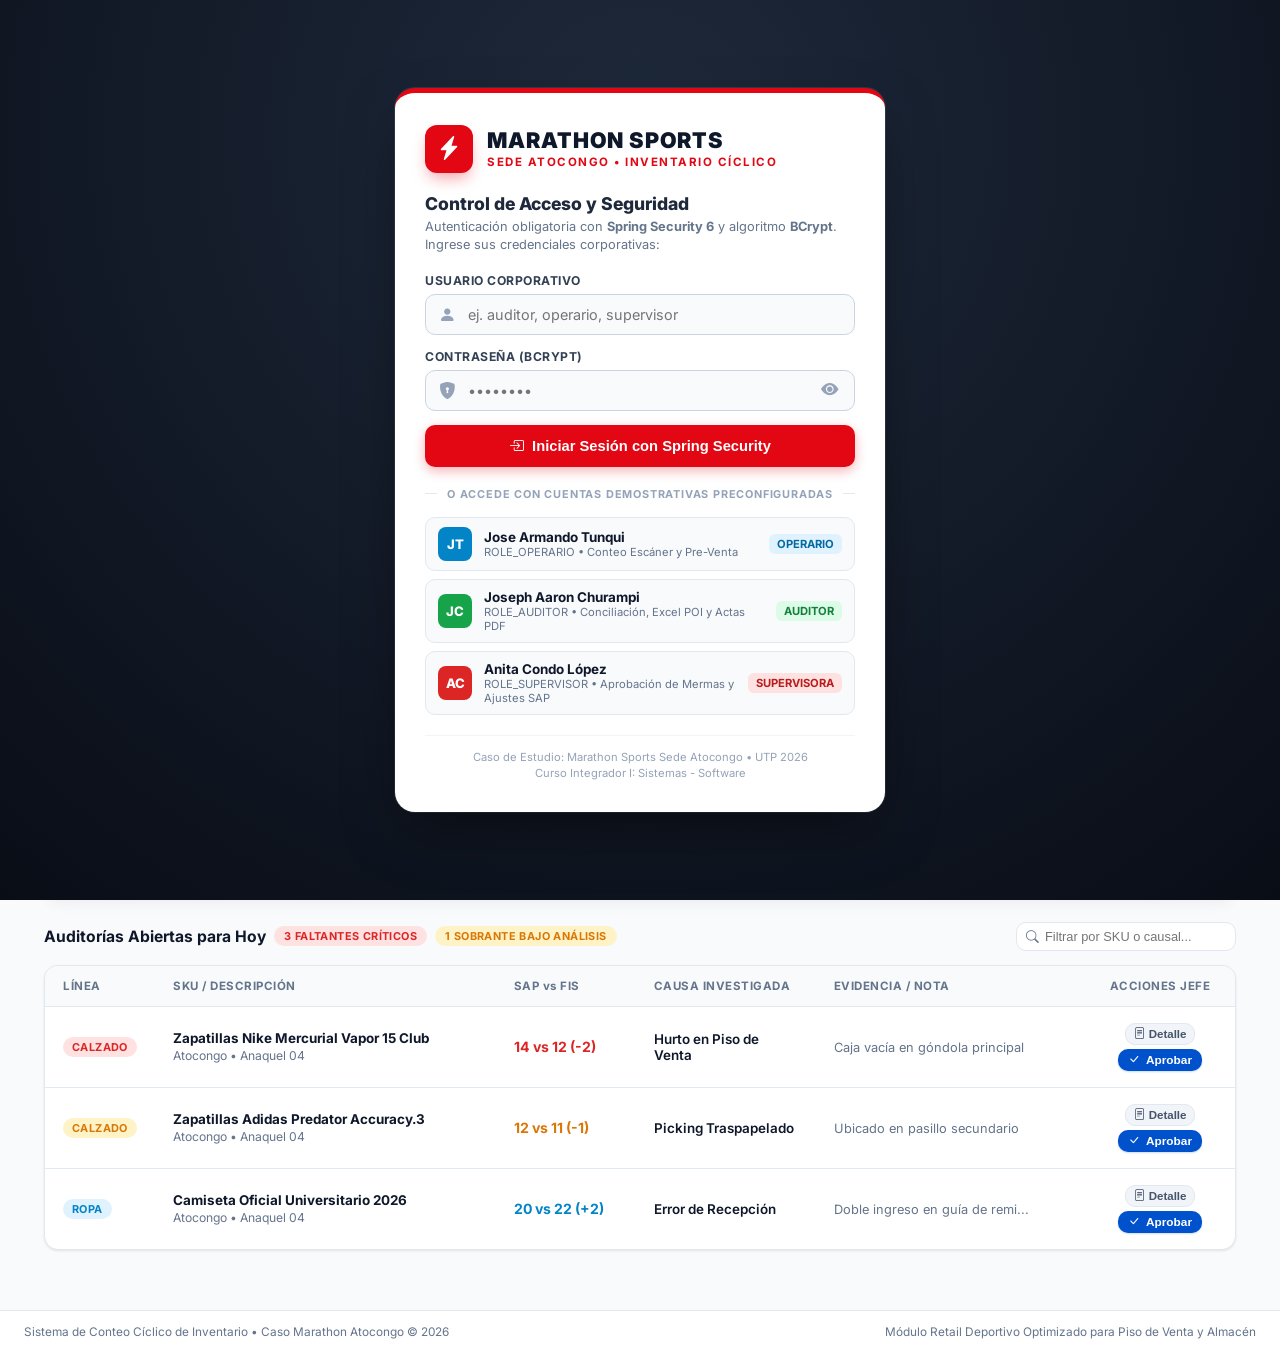
==== index.html @ b6901be1 "feat: Sistema de Conteo Ciclico Fraccionado - Marathon Sports Sede Atocongo" ====
<!DOCTYPE html>
<html lang="es">
<head>
  <meta charset="UTF-8">
  <meta name="viewport" content="width=device-width, initial-scale=1.0">
  <title>Sistema de Conteo Cíclico de Inventario | Marathon Sports Sede Atocongo</title>
  <meta name="description" content="Sistema de Conteo Cíclico de Inventario - Caso Marathon Atocongo © 2026. Módulo Retail Deportivo Optimizado para Piso de Venta y Almacén.">
  <meta name="author" content="Joseph Aaron Churampi Quispe, Jose Armando Tunqui Puelles">

  <!-- Google Fonts: Inter -->
  <link rel="preconnect" href="https://fonts.googleapis.com">
  <link rel="preconnect" href="https://fonts.gstatic.com" crossorigin>
  <link href="https://fonts.googleapis.com/css2?family=Inter:wght@400;500;600;700;800;900&display=swap" rel="stylesheet">

  <!-- Bootstrap Icons -->
  <link rel="stylesheet" href="https://cdn.jsdelivr.net/npm/bootstrap-icons@1.11.3/font/bootstrap-icons.min.css">

  <!-- Estilos del Sistema -->
  <link rel="stylesheet" href="css/styles.css">
</head>
<body>

  <!-- Flash visual para lecturas de escáner -->
  <div id="scan-flash-overlay" class="scan-flash-overlay"></div>

  <!-- ====================================================================
       PORTAL DE AUTENTICACIÓN INICIAL OBLIGATORIO (SPRING SECURITY 6)
       ==================================================================== -->
  <div id="login-portal" class="login-portal-screen">
    <div class="login-portal-card">
      
      <!-- Cabecera de Marca -->
      <div class="login-brand-header">
        <div class="login-brand-icon">
          <i class="bi bi-lightning-charge-fill"></i>
        </div>
        <div class="login-brand-texts">
          <div class="login-brand-title">MARATHON SPORTS</div>
          <div class="login-brand-subtitle">SEDE ATOCONGO • INVENTARIO CÍCLICO</div>
        </div>
      </div>

      <div class="login-welcome-title">Control de Acceso y Seguridad</div>
      <div class="login-welcome-desc">
        Autenticación obligatoria con <strong>Spring Security 6</strong> y algoritmo <strong>BCrypt</strong>. Ingrese sus credenciales corporativas:
      </div>

      <!-- Alerta de Error en Login -->
      <div id="login-error-alert" class="login-error-alert" style="display: none;">
        <i class="bi bi-exclamation-triangle-fill"></i>
        <span id="login-error-msg">Credenciales incorrectas. Verifique usuario o contraseña.</span>
      </div>

      <!-- Formulario de Inicio de Sesión -->
      <form id="login-form" onsubmit="procesarLogin(event)" autocomplete="off">
        <div class="login-field-group">
          <label class="login-field-label" for="login-username-input">Usuario Corporativo</label>
          <div class="login-input-wrap">
            <i class="bi bi-person-fill login-input-icon"></i>
            <input type="text" id="login-username-input" class="login-text-input" placeholder="ej. auditor, operario, supervisor" required />
          </div>
        </div>

        <div class="login-field-group">
          <label class="login-field-label" for="login-password-input">Contraseña (BCrypt)</label>
          <div class="login-input-wrap">
            <i class="bi bi-shield-lock-fill login-input-icon"></i>
            <input type="password" id="login-password-input" class="login-text-input" placeholder="••••••••" required />
            <button type="button" class="btn-toggle-password" onclick="togglePasswordVisibility()" title="Mostrar u ocultar contraseña">
              <i class="bi bi-eye-fill" id="pwd-toggle-icon"></i>
            </button>
          </div>
        </div>

        <button type="submit" id="btn-login-submit" class="btn-login-primary">
          <i class="bi bi-box-arrow-in-right"></i> Iniciar Sesión con Spring Security
        </button>
      </form>

      <!-- Divisor -->
      <div class="login-divider">
        <span>O ACCEDE CON CUENTAS DEMOSTRATIVAS PRECONFIGURADAS</span>
      </div>

      <!-- Cuentas Rápidas Demo para Evaluación del Docente/Cliente -->
      <div class="login-quick-roles">
        <div class="quick-role-card" onclick="loginRapidoDemo('operario', 'operario123')">
          <div class="quick-role-avatar" style="background: #0284C7;">JT</div>
          <div class="quick-role-info">
            <div class="quick-role-name">Jose Armando Tunqui</div>
            <div class="quick-role-meta">ROLE_OPERARIO • Conteo Escáner y Pre-Venta</div>
          </div>
          <span class="quick-role-badge badge-operario">Operario</span>
        </div>

        <div class="quick-role-card" onclick="loginRapidoDemo('auditor', 'auditor123')">
          <div class="quick-role-avatar" style="background: #16A34A;">JC</div>
          <div class="quick-role-info">
            <div class="quick-role-name">Joseph Aaron Churampi</div>
            <div class="quick-role-meta">ROLE_AUDITOR • Conciliación, Excel POI y Actas PDF</div>
          </div>
          <span class="quick-role-badge badge-auditor">Auditor</span>
        </div>

        <div class="quick-role-card" onclick="loginRapidoDemo('supervisor', 'admin123')">
          <div class="quick-role-avatar" style="background: #DC2626;">AC</div>
          <div class="quick-role-info">
            <div class="quick-role-name">Anita Condo López</div>
            <div class="quick-role-meta">ROLE_SUPERVISOR • Aprobación de Mermas y Ajustes SAP</div>
          </div>
          <span class="quick-role-badge badge-supervisor">Supervisora</span>
        </div>
      </div>

      <!-- Footer del Portal de Login -->
      <div class="login-card-footer">
        <span>Caso de Estudio: Marathon Sports Sede Atocongo • UTP 2026</span>
        <span>Curso Integrador I: Sistemas - Software</span>
      </div>

    </div>
  </div>

  <!-- HEADER PRINCIPAL -->
  <header class="app-header">
    <div class="header-container">
      
      <!-- Marca Marathon Sede Atocongo -->
      <div class="brand-box" onclick="document.querySelector('[data-target=\'view-auditoria\']').click()">
        <div class="brand-icon">
          <i class="bi bi-lightning-charge-fill"></i>
        </div>
        <div class="brand-info">
          <span class="brand-title">MARATHON</span>
          <span class="brand-sub">Sede Atocongo</span>
        </div>
      </div>

      <!-- Navegación Central (5 Prototipos Validados) -->
      <nav class="header-nav">
        <button class="nav-tab-btn" data-target="view-escaner" id="tab-btn-escaner">
          Conteo Escáner
        </button>
        <button class="nav-tab-btn" data-target="view-preventa" id="tab-btn-preventa">
          Consulta Pre-Venta
        </button>
        <button class="nav-tab-btn active" data-target="view-auditoria" id="tab-btn-auditoria">
          Validación & Auditoría <span class="nav-alert-badge" id="nav-discrepancy-badge">4</span>
        </button>
        <button class="nav-tab-btn" data-target="view-trazabilidad" id="tab-btn-trazabilidad">
          Trazabilidad SKU
        </button>
        <button class="nav-tab-btn" data-target="view-configuracion" id="tab-btn-configuracion">
          Configuración
        </button>
        <a href="modelos-datos.html" class="nav-tab-btn" id="tab-btn-modelos" target="_blank" title="Ver Diagramas de Modelos de Datos (Conceptual, Lógico y Físico)" style="color: var(--brand-red); font-weight: 600;">
          <i class="bi bi-diagram-3-fill"></i> Modelos de Datos
        </a>
      </nav>

      <!-- Controles de Estado, Reset y Perfil de Usuario -->
      <div style="display: flex; align-items: center; gap: 8px;">
        <button id="btn-reseed-demo" class="btn-subtle-reseed" onclick="reiniciarDatosDemo()" title="Restaurar stock y conteos a los valores iniciales de prueba">
          <i class="bi bi-arrow-counterclockwise"></i> Reset Demo
        </button>

        <!-- Perfil de Usuario con Spring Security -->
        <div class="user-profile-box" onclick="abrirModalSeguridad()" style="cursor: pointer;" title="Configuración de Sesión y Roles (Spring Security 6)">
          <div class="user-meta">
            <span class="user-name" id="header-user-name">No autenticado</span>
            <span class="user-role" id="header-user-role"><i class="bi bi-shield-lock-fill" style="color: #94A3B8;"></i> Desconectado</span>
          </div>
          <div class="user-avatar" id="header-user-avatar">?</div>
        </div>

        <!-- Botón de Logout -->
        <button id="btn-header-logout" class="btn-subtle-logout" onclick="cerrarSesion()" title="Cerrar sesión actual en Spring Security">
          <i class="bi bi-box-arrow-right"></i> Salir
        </button>
      </div>

    </div>
  </header>

  <!-- CONTENIDO PRINCIPAL -->
  <main class="main-wrapper">

    <!-- ====================================================================
         VISTA 1: VALIDACIÓN & AUDITORÍA (Auditoría de Discrepancias)
         ==================================================================== -->
    <section id="view-auditoria" class="tab-content-view active">
      <div class="page-header-row" style="display: flex; justify-content: space-between; align-items: flex-start; flex-wrap: wrap; gap: 14px;">
        <div class="page-title-box">
          <div class="page-title-line">
            <h1 class="page-title">Auditoría de Discrepancias</h1>
            <span class="pill-badge pill-outline-danger">PENDIENTES DE APROBACIÓN</span>
          </div>
          <p class="page-subtitle">Revisa diferencias críticas, ingresa causas investigadas y confirma ajustes de inventario</p>
        </div>

        <!-- Botones de Acción: Librerías Apache POI, OpenPDF y Spring Security -->
        <div class="page-actions-box" style="display: flex; gap: 8px; align-items: center; flex-wrap: wrap;">
          <button id="btn-nueva-auditoria" class="btn-crear-auditoria" onclick="abrirModalNuevaAuditoria()" title="Registrar una nueva discrepancia detectada en conteo">
            <i class="bi bi-plus-circle-fill"></i> + Registrar Auditoría
          </button>
          <button id="btn-export-excel" class="btn-action-report btn-excel" onclick="descargarExcelSeguro('ALL')" title="Exportar Reporte Completo a Excel con Apache POI">
            <i class="bi bi-file-earmark-excel-fill"></i> Exportar Excel (.xlsx)
          </button>
          <button id="btn-export-pdf" class="btn-action-report btn-pdf" onclick="descargarPdfSeguro('ALL')" title="Generar Acta Oficial de Auditoría en PDF con OpenPDF">
            <i class="bi bi-file-earmark-pdf-fill"></i> Acta Oficial PDF
          </button>
          <button id="btn-security" class="btn-action-report btn-security" onclick="abrirModalSeguridad()" title="Gestión de Seguridad y Roles con Spring Security 6">
            <i class="bi bi-shield-lock-fill"></i> Spring Security
          </button>
        </div>
      </div>

      <!-- Banner Explicativo: Función del Módulo y Flujo Operativo de Auditoría -->
      <div class="audit-workflow-guide-box">
        <div class="workflow-header">
          <div class="workflow-title-wrap">
            <div class="workflow-badge-icon">
              <i class="bi bi-shield-check"></i>
            </div>
            <div>
              <div class="workflow-title">¿Qué función cumple la Validación & Auditoría en Marathon Sports?</div>
              <div class="workflow-subtitle">Garantiza el <strong>IRA (Exactitud de Registro de Inventario)</strong> conciliando el Conteo Físico en tienda vs el Stock Teórico SAP MB52.</div>
            </div>
          </div>
          <button type="button" class="btn-crear-auditoria" onclick="abrirModalNuevaAuditoria()" style="padding: 7px 14px; font-size: 0.8rem; background: #E30613;">
            <i class="bi bi-plus-lg"></i> + Iniciar Auditoría de SKU
          </button>
        </div>

        <div class="workflow-steps-grid">
          <div class="workflow-step-card">
            <span class="workflow-step-num">1</span>
            <div class="workflow-step-header">
              <i class="bi bi-upc-scan"></i>
              <span>Detección Cíclica</span>
            </div>
            <div class="workflow-step-desc">
              Conteo ciego de productos mediante escáneres RF en Piso de Venta, Almacén y Vitrinas sin sesgo previo.
            </div>
            <span class="workflow-step-actor"><i class="bi bi-person"></i> Operario de Piso</span>
          </div>

          <div class="workflow-step-card">
            <span class="workflow-step-num">2</span>
            <div class="workflow-step-header">
              <i class="bi bi-search"></i>
              <span>Causa & Evidencia</span>
            </div>
            <div class="workflow-step-desc">
              Revisión de cámaras CCTV, mermas físicas, cruce de tallas o comprobantes de caja para tipificar el faltante o sobrante.
            </div>
            <span class="workflow-step-actor"><i class="bi bi-shield-shaded"></i> Auditor de Control</span>
          </div>

          <div class="workflow-step-card">
            <span class="workflow-step-num">3</span>
            <div class="workflow-step-header">
              <i class="bi bi-check2-circle"></i>
              <span>Aprobación Jefatura</span>
            </div>
            <div class="workflow-step-desc">
              La Jefa de Tienda valida la causal justificada y autoriza el ajuste definitivo en el maestro de materiales SAP.
            </div>
            <span class="workflow-step-actor"><i class="bi bi-award"></i> Supervisora / Jefa</span>
          </div>

          <div class="workflow-step-card">
            <span class="workflow-step-num">4</span>
            <div class="workflow-step-header">
              <i class="bi bi-file-earmark-lock2-fill"></i>
              <span>Actas POI & PDF</span>
            </div>
            <div class="workflow-step-desc">
              Generación legal de matrices de conciliación en Excel (.xlsx) con Apache POI y Acta Oficial en PDF con OpenPDF.
            </div>
            <span class="workflow-step-actor"><i class="bi bi-file-code"></i> Apache POI & OpenPDF</span>
          </div>
        </div>
      </div>

      <!-- Resumen Ejecutivo de Métricas IRA % (Exactitud de Registro de Inventario) -->
      <div class="kpi-summary-grid" style="display: grid; grid-template-columns: repeat(auto-fit, minmax(200px, 1fr)); gap: 14px; margin-bottom: 20px;">
        <div class="kpi-metric-card" style="background: #FFFFFF; border: 1px solid var(--border-light); border-radius: var(--radius-md); padding: 14px 18px; box-shadow: var(--shadow-sm);">
          <div style="font-size: 0.75rem; font-weight: 700; color: var(--text-muted); text-transform: uppercase;">Exactitud de Inventario (IRA)</div>
          <div style="font-size: 1.6rem; font-weight: 900; color: #16A34A; margin-top: 4px;" id="kpi-ira-val">96.2%</div>
          <div style="font-size: 0.72rem; color: var(--text-secondary); margin-top: 2px;">Meta corporativa: >= 95.0%</div>
        </div>

        <div class="kpi-metric-card" style="background: #FFFFFF; border: 1px solid var(--border-light); border-radius: var(--radius-md); padding: 14px 18px; box-shadow: var(--shadow-sm);">
          <div style="font-size: 0.75rem; font-weight: 700; color: var(--text-muted); text-transform: uppercase;">Stock Teórico SAP</div>
          <div style="font-size: 1.6rem; font-weight: 900; color: var(--text-main); margin-top: 4px;" id="kpi-stock-sap">382 <span style="font-size: 0.9rem; font-weight: 500;">u.</span></div>
          <div style="font-size: 0.72rem; color: var(--text-secondary); margin-top: 2px;">22 SKUs auditados en tienda</div>
        </div>

        <div class="kpi-metric-card" style="background: #FFFFFF; border: 1px solid var(--border-light); border-radius: var(--radius-md); padding: 14px 18px; box-shadow: var(--shadow-sm);">
          <div style="font-size: 0.75rem; font-weight: 700; color: var(--text-muted); text-transform: uppercase;">Conteo Físico Real</div>
          <div style="font-size: 1.6rem; font-weight: 900; color: var(--brand-blue); margin-top: 4px;" id="kpi-stock-fisico">377 <span style="font-size: 0.9rem; font-weight: 500;">u.</span></div>
          <div style="font-size: 0.72rem; color: var(--text-secondary); margin-top: 2px;">Piso de venta + Almacén + Vitrina</div>
        </div>

        <div class="kpi-metric-card" style="background: #FFFFFF; border: 1px solid var(--border-light); border-radius: var(--radius-md); padding: 14px 18px; box-shadow: var(--shadow-sm);">
          <div style="font-size: 0.75rem; font-weight: 700; color: var(--text-muted); text-transform: uppercase;">Impacto Económico Mermas</div>
          <div style="font-size: 1.6rem; font-weight: 900; color: var(--color-danger); margin-top: 4px;" id="kpi-impacto-merma">S/ -560.00</div>
          <div style="font-size: 0.72rem; color: var(--text-secondary); margin-top: 2px;">Costo de faltantes a investigar</div>
        </div>
      </div>

      <!-- BANDEJA DE ALERTAS INTELIGENTES DE DISCREPANCIAS (AUTO-DETECCIÓN) -->
      <div class="discrepancy-alerts-box" id="discrepancy-alerts-box">
        <div class="discrepancy-alerts-top">
          <div>
            <div class="discrepancy-alerts-title">
              <i class="bi bi-bell-fill"></i> Bandeja de Alertas de Discrepancias Detectadas
              <span class="pill-badge pill-outline-danger" id="badge-total-alertas" style="margin-left: 6px;">4 Diferencias Activas</span>
            </div>
            <div style="font-size: 0.76rem; color: #64748B; margin-top: 2px;">
              El sistema comparó automáticamente el Stock SAP vs Conteo Físico. <strong>No necesitas revisar uno por uno:</strong> haz clic en <em>"Auditar con 1 Clic"</em> para tipificar la discrepancia al instante.
            </div>
          </div>
          <button type="button" class="btn-subtle-reseed" onclick="cargarAlertasDiscrepancias()" title="Re-escanear inventario en busca de nuevas diferencias" style="padding: 6px 12px; font-size: 0.78rem;">
            <i class="bi bi-arrow-clockwise"></i> Re-escanear Discrepancias
          </button>
        </div>

        <div class="discrepancy-alerts-grid" id="discrepancy-alerts-grid">
          <!-- Tarjetas de alertas generadas dinámicamente -->
        </div>
      </div>

      <div class="audit-stats-header" style="flex-wrap: wrap; gap: 12px;">
        <div style="display: flex; gap: 8px; align-items: center; flex-wrap: wrap;">
          <h3 class="card-title-lg" style="margin-bottom: 0;">Auditorías Abiertas para Hoy</h3>
          <span class="pill-badge pill-outline-danger" id="badge-faltantes-criticos" style="background:#FEE2E2; border:none;">3 Faltantes Críticos</span>
          <span class="pill-badge pill-amber" id="badge-sobrantes-analisis" style="border:none;">1 Sobrante Bajo Análisis</span>
        </div>

        <!-- Filtro en tiempo real para auditorías -->
        <div style="position: relative;">
          <i class="bi bi-search" style="position: absolute; left: 10px; top: 8px; font-size: 0.8rem; color: var(--text-muted);"></i>
          <input type="text" id="audit-filter-input" placeholder="Filtrar por SKU o causal..." style="padding: 6px 12px 6px 28px; border: 1px solid var(--border-light); border-radius: var(--radius-md); font-size: 0.8rem; outline: none; width: 220px;" onkeyup="filtrarTablaAuditoria(this.value)" />
        </div>
      </div>

      <div class="audit-table-wrap">
        <table class="audit-table">
          <thead>
            <tr>
              <th style="width: 110px;">LÍNEA</th>
              <th>SKU / DESCRIPCIÓN</th>
              <th style="width: 140px;">SAP vs FIS</th>
              <th style="width: 180px;">CAUSA INVESTIGADA</th>
              <th>EVIDENCIA / NOTA</th>
              <th style="width: 150px; text-align: center;">ACCIONES JEFE</th>
            </tr>
          </thead>
          <tbody id="audit-table-body">
            <!-- Renderizado dinámico desde backend -->
          </tbody>
        </table>
      </div>
    </section>

    <!-- ====================================================================
         VISTA 2: TRAZABILIDAD SKU (Trazabilidad de Movimientos SKU)
         ==================================================================== -->
    <section id="view-trazabilidad" class="tab-content-view">
      <div class="page-header-row">
        <div class="page-title-box">
          <div class="page-title-line">
            <h1 class="page-title">Trazabilidad de Movimientos SKU</h1>
            <span class="pill-badge pill-blue">HISTORIAL SAP VS FÍSICO</span>
          </div>
          <p class="page-subtitle">Auditoría completa de discrepancias detectadas y registros de movimientos históricos de stock</p>
        </div>
      </div>

      <!-- Selector y Búsqueda Dinámica de SKU para Trazabilidad (22 Productos) -->
      <div class="traceability-sku-bar">
        <div class="traceability-select-row">
          <label class="traceability-label" for="trazabilidad-search-input">
            <i class="bi bi-search" style="color: var(--brand-blue);"></i> Búsqueda Dinámica:
          </label>
          <div class="search-input-box-relative" style="flex: 1; min-width: 280px;">
            <input type="text" id="trazabilidad-search-input" class="search-input-field" placeholder="Escribe nombre o SKU (ej: vapor, predator, camiseta, CAL-NIK, 775...)" oninput="buscarTrazabilidadEnVivo(this.value)" autocomplete="off" style="width: 100%; padding: 9px 34px 9px 34px; border: 1px solid #CBD5E1; border-radius: 8px; font-size: 0.88rem;" />
            <i class="bi bi-upc-scan" style="position: absolute; left: 11px; top: 11px; color: #94A3B8; font-size: 0.95rem;"></i>
            <button type="button" id="btn-clear-tr-search" style="position: absolute; right: 10px; top: 8px; background: none; border: none; color: #94A3B8; cursor: pointer; font-size: 0.95rem;" onclick="limpiarBusquedaTrazabilidad()" title="Limpiar">
              <i class="bi bi-x-circle-fill"></i>
            </button>
            <!-- Dropdown de sugerencias de Trazabilidad -->
            <div id="tr-search-suggestions" class="search-suggestions-dropdown"></div>
          </div>

          <div style="display: flex; align-items: center; gap: 8px;">
            <span style="font-size: 0.78rem; color: #64748B; font-weight: 600;">O elegir del catálogo:</span>
            <select id="trazabilidad-sku-select" class="traceability-sku-select" onchange="cambiarSkuTrazabilidad(this.value)" style="min-width: 240px;">
              <optgroup label="Calzado Deportivo (Línea Día 9)">
                <option value="CAL-NIK-001" selected>CAL-NIK-001 • Nike Mercurial Vapor 15 Club (Dif: -2)</option>
                <option value="CAL-NIK-002">CAL-NIK-002 • Nike Air Max Excee Running (Dif: 0)</option>
                <option value="CAL-ADI-003">CAL-ADI-003 • Adidas Predator Accuracy.3 (Dif: -1)</option>
                <option value="CAL-ADI-004">CAL-ADI-004 • Adidas Grand Court Base 2.0 (Dif: 0)</option>
                <option value="CAL-PUM-005">CAL-PUM-005 • Puma Future Match TT (Dif: -1)</option>
                <option value="CAL-PUM-006">CAL-PUM-006 • Puma Smash V2 L Casual (Dif: 0)</option>
                <option value="CAL-UND-007">CAL-UND-007 • UA Charged Assert 10 (Dif: 0)</option>
                <option value="CAL-MAR-008">CAL-MAR-008 • Marathon Training Pro Flex (Dif: +1)</option>
              </optgroup>
              <optgroup label="Ropa & Textil (Línea Día 19)">
                <option value="ROP-MAR-101">ROP-MAR-101 • Camiseta Selección Peruana Local</option>
                <option value="ROP-MAR-102">ROP-MAR-102 • Camiseta Selección Peruana Visitante</option>
                <option value="ROP-MAR-103">ROP-MAR-103 • Camiseta Universitario Oficial (Dif: -1)</option>
                <option value="ROP-NIK-104">ROP-NIK-104 • Camiseta Alianza Lima Stadium</option>
                <option value="ROP-ADI-105">ROP-ADI-105 • Camiseta Sporting Cristal Oficial</option>
                <option value="ROP-NIK-106">ROP-NIK-106 • Pantalón Buzo Nike Dri-FIT</option>
                <option value="ROP-ADI-107">ROP-ADI-107 • Casaca Cortaviento Adidas Tiro 24</option>
                <option value="ROP-MAR-108">ROP-MAR-108 • Short Deportivo Marathon Pro</option>
              </optgroup>
              <optgroup label="Accesorios & Equipamiento (Línea Día 28)">
                <option value="ACC-ADI-201">ACC-ADI-201 • Balón Adidas Club N°5 Oficial</option>
                <option value="ACC-PUM-202">ACC-PUM-202 • Balón Puma Orbita LaLiga 1</option>
                <option value="ACC-NIK-203">ACC-NIK-203 • Mochila Nike Brasilia 9.5</option>
                <option value="ACC-MAR-204">ACC-MAR-204 • Canilleras Marathon Pro Shield</option>
                <option value="ACC-ADI-205">ACC-ADI-205 • Guantes de Arquero Adidas Predator</option>
                <option value="ACC-NIK-206">ACC-NIK-206 • Pack x3 Medias Deportivas Nike</option>
              </optgroup>
            </select>
          </div>
        </div>

        <div class="traceability-quick-chips">
          <span style="font-size: 0.73rem; color: var(--text-muted); font-weight: 700;">Acceso Rápido:</span>
          <button type="button" class="chip-sku-pill active" onclick="cambiarSkuTrazabilidad('CAL-NIK-001')">Nike Vapor (-2)</button>
          <button type="button" class="chip-sku-pill" onclick="cambiarSkuTrazabilidad('CAL-NIK-002')">Nike Air Max (OK)</button>
          <button type="button" class="chip-sku-pill" onclick="cambiarSkuTrazabilidad('CAL-ADI-003')">Adidas Predator (-1)</button>
          <button type="button" class="chip-sku-pill" onclick="cambiarSkuTrazabilidad('CAL-MAR-008')">Marathon Flex (+1)</button>
          <button type="button" class="chip-sku-pill" onclick="cambiarSkuTrazabilidad('ROP-MAR-101')">Camiseta Perú</button>
          <button type="button" class="chip-sku-pill" onclick="cambiarSkuTrazabilidad('ROP-MAR-103')">Camiseta U (-1)</button>
          <button type="button" class="chip-sku-pill" onclick="cambiarSkuTrazabilidad('ACC-ADI-201')">Balón Adidas</button>
        </div>
      </div>

      <div class="two-col-grid">
        <!-- Columna Izquierda: Estado de Stock Actual -->
        <div class="white-card">
          <div class="product-display-header">
            <div class="product-icon-box">
              <i class="bi bi-x-circle"></i>
            </div>
            <div class="product-display-meta">
              <span class="product-name-lg" id="tr-prod-name">Nike Mercurial Vapor 15</span>
              <span class="product-sku-code" id="tr-prod-sku">SKU: 790123456712</span>
              <a href="#" class="product-loc-link" id="tr-prod-sede">Sede Atocongo - Almacén A</a>
            </div>
          </div>

          <div class="divider-line"></div>

          <h3 class="card-title-lg" style="margin-bottom: 14px;">Estado de Stock Actual</h3>

          <div class="stock-stats-row">
            <div class="stat-metric-box">
              <span class="stat-metric-label">Stock Teórico SAP</span>
              <span class="stat-metric-val" id="tr-stock-sap">14 u.</span>
            </div>
            <div class="stat-metric-box">
              <span class="stat-metric-label">Conteo Físico Real</span>
              <span class="stat-metric-val stat-val-blue" id="tr-stock-fis">12 u.</span>
            </div>
            <div class="stat-metric-box">
              <span class="stat-metric-label">Diferencia</span>
              <span class="stat-metric-val stat-val-red" id="tr-stock-diff">-2 u.</span>
            </div>
          </div>
        </div>

        <!-- Columna Derecha: Historial de Movimientos y Ajustes -->
        <div class="white-card">
          <h3 class="card-title-lg">Historial de Movimientos y Ajustes</h3>
          <div class="timeline-list" id="tr-timeline-list">
            <!-- Timeline dinámico cargado desde backend -->
          </div>
        </div>
      </div>
    </section>

    <!-- ====================================================================
         VISTA 3: CONFIGURACIÓN (Configuración de Ciclo de Inventario)
         ==================================================================== -->
    <section id="view-configuracion" class="tab-content-view">
      <div class="page-header-row">
        <div class="page-title-box">
          <div class="page-title-line">
            <h1 class="page-title">Configuración de Ciclo de Inventario</h1>
            <span class="pill-badge pill-amber">MÓDULO DE PLANIFICACIÓN</span>
          </div>
          <p class="page-subtitle">Establece responsables de conteo, categorías, fechas y reglas de muestreo de auditoría</p>
        </div>
      </div>

      <div class="two-col-grid">
        <!-- Columna Izquierda: Reglas del Conteo Cíclico -->
        <div class="white-card">
          <h3 class="card-title-lg">Reglas del Conteo Cíclico</h3>

          <div class="form-group-custom">
            <label class="form-label-custom" for="config-frecuencia-select">Frecuencia de Conteo Cíclico</label>
            <select class="select-custom" id="config-frecuencia-select">
              <option value="3 Conteos Fraccionados al Mes (Días 9, 19, 29)">3 Conteos Fraccionados al Mes (Días 9, 19, 29)</option>
              <option value="Conteo Semanal Rotativo (Días Viernes)">Conteo Semanal Rotativo (Días Viernes)</option>
              <option value="Conteo Quincenal (Días 15 y 30)">Conteo Quincenal (Días 15 y 30)</option>
            </select>
          </div>

          <div class="form-group-custom">
            <label class="form-label-custom">Líneas / Categorías de Muestreo</label>
            <div class="pills-select-group">
              <button type="button" class="pill-select-item" data-cat="Calzado Deportivo">Calzado Deportivo</button>
              <button type="button" class="pill-select-item" data-cat="Ropa & Textil">Ropa & Textil</button>
              <button type="button" class="pill-select-item" data-cat="Accesorios">Accesorios</button>
            </div>
          </div>

          <div class="form-group-custom">
            <label class="form-label-custom">Regla de Muestreo</label>
            <div class="info-note-box">
              Filtro activo: Clasificación de productos ABC de alta rotación (Top marcas Nike, Adidas, Puma).
            </div>
          </div>
        </div>

        <!-- Columna Derecha: Asignación de Responsables de Conteo -->
        <div class="white-card">
          <h3 class="card-title-lg">Asignación de Responsables de Conteo</h3>

          <div class="responsible-card">
            <div class="responsible-avatar">JT</div>
            <div class="responsible-details">
              <span class="responsible-name">Jose Armando Tunqui</span>
              <span class="responsible-role">Auditor Principal Calzado</span>
            </div>
          </div>

          <div class="responsible-card">
            <div class="responsible-avatar" style="background-color: #0052cc;">JC</div>
            <div class="responsible-details">
              <span class="responsible-name">Joseph Aaron Churampi</span>
              <span class="responsible-role">Jefe de Inventario</span>
            </div>
          </div>

          <button class="btn-primary-blue" id="btn-guardar-config-ciclo" style="width: 100%; margin-top: 10px; padding: 12px;">
            Guardar Configuración de Ciclo
          </button>
        </div>
      </div>
    </section>

    <!-- ====================================================================
         VISTA 4: CONTEO ESCÁNER (Captura Rápida de Conteo Físico)
         ==================================================================== -->
    <section id="view-escaner" class="tab-content-view">
      <div class="page-header-row">
        <div class="page-title-box">
          <div class="page-title-line">
            <h1 class="page-title">Captura Rápida de Conteo Físico</h1>
            <span class="pill-badge pill-blue">ESCÁNER ACTIVO</span>
          </div>
          <p class="page-subtitle">Registro directo desde terminales RF / Escáneres de mano en pasillos y anaqueles</p>
        </div>
      </div>

      <div class="two-col-grid">
        <!-- Columna Izquierda: Entrada y Último Producto Leído -->
        <div style="display: flex; flex-direction: column; gap: 18px;">
          <!-- Entrada Directa -->
          <div class="white-card">
            <div style="display: flex; justify-content: space-between; align-items: center; margin-bottom: 12px;">
              <h3 class="card-title-lg" style="margin-bottom: 0;">Entrada Directa / Simulación de Lectura</h3>
              <button type="button" class="btn-subtle-reseed" onclick="abrirModalEtiqueta()" title="Generar e imprimir marbete oficial de estantería con código de barras" style="padding: 4px 10px; font-size: 0.78rem;">
                <i class="bi bi-printer-fill" style="color: var(--brand-blue);"></i> Imprimir Marbete
              </button>
            </div>
            
            <div class="barcode-input-container">
              <i class="bi bi-upc-scan barcode-icon"></i>
              <input type="text" id="scanner-barcode-input" class="barcode-text-input" placeholder="790123456712" value="790123456712" autocomplete="off" />
            </div>

            <div class="quick-inc-row">
              <button type="button" class="quick-btn quick-btn-blue btn-quick-inc" data-inc="1">+1</button>
              <button type="button" class="quick-btn quick-btn-gray btn-quick-inc" data-inc="5">+5</button>
              <button type="button" class="quick-btn quick-btn-gray btn-quick-inc" data-inc="10">+10</button>
              <button type="button" class="quick-btn quick-btn-gray" id="btn-scanner-ajuste-manual">Ajustar Manual</button>
            </div>

            <!-- Chips de Prueba Rápida con 1 Clic -->
            <div style="margin-top: 12px; display: flex; gap: 6px; flex-wrap: wrap; align-items: center;">
              <span style="font-size: 0.73rem; color: var(--text-muted); font-weight: 600;">SKUs Demo:</span>
              <button type="button" class="btn-subtle-gray chip-demo-scan" onclick="setScannerCode('790123456712')" style="padding: 3px 8px; font-size: 0.72rem;">Nike Air Max (790123...)</button>
              <button type="button" class="btn-subtle-gray chip-demo-scan" onclick="setScannerCode('7751234001015')" style="padding: 3px 8px; font-size: 0.72rem;">Nike Vapor 15 (775123...)</button>
              <button type="button" class="btn-subtle-gray chip-demo-scan" onclick="setScannerCode('7751234002012')" style="padding: 3px 8px; font-size: 0.72rem;">Camiseta Perú (775123...)</button>
              <button type="button" class="btn-subtle-gray chip-demo-scan" onclick="setScannerCode('7751234003019')" style="padding: 3px 8px; font-size: 0.72rem;">Balón Adidas (775123...)</button>
            </div>
          </div>

          <!-- Último Producto Leído -->
          <div class="white-card">
            <div style="display: flex; justify-content: space-between; align-items: center; margin-bottom: 14px;">
              <span style="font-size: 0.76rem; font-weight: 800; color: var(--text-muted); letter-spacing: 0.5px;">ÚLTIMO PRODUCTO LEÍDO</span>
              <span class="pill-badge pill-green"><i class="bi bi-check2"></i> Agregado</span>
            </div>

            <div class="product-display-header">
              <div class="product-icon-box">
                <i class="bi bi-box-seam-fill" style="color: var(--brand-blue); font-size: 1.4rem;"></i>
              </div>
              <div class="product-display-meta">
                <span class="product-name-lg" id="last-read-name">Zapatillas Nike Air Max Excee Running</span>
                <span class="product-sku-code" id="last-read-meta">SKU: 790123456712 • Marca: Nike • Talla: 42</span>
                <a href="#" class="product-loc-link" id="last-read-location">Ubicación física: Pasillo A - Estante 03</a>
              </div>
            </div>

            <div class="divider-line"></div>

            <div class="stock-stats-row">
              <div class="stat-metric-box">
                <span class="stat-metric-label">Cantidad Registrada</span>
                <span class="stat-metric-val" id="last-read-qty-reg">01 Unidad</span>
              </div>
              <div class="stat-metric-box">
                <span class="stat-metric-label">Conteo Acumulado</span>
                <span class="stat-metric-val stat-val-blue" id="last-read-qty-total">11 Unidades</span>
              </div>
              <div class="stat-metric-box">
                <span class="stat-metric-label">Hora Registro</span>
                <span class="stat-metric-val" id="last-read-time" style="font-size: 1.15rem;">14:32:05</span>
              </div>
            </div>
          </div>
        </div>

        <!-- Columna Derecha: Progreso de Zona y Últimas Capturas -->
        <div class="white-card">
          <div class="zone-progress-top">
            <span class="zone-progress-title">Progreso de la Zona Actual: Pasillo A</span>
            <span class="zone-progress-pct" id="zone-pct-label">78% Completado</span>
          </div>

          <div class="progress-track">
            <div class="progress-fill" id="zone-progress-bar" style="width: 78%;"></div>
          </div>

          <div class="zone-progress-stats">
            <span id="zone-skus-counted">35 SKUs Contados</span>
            <span id="zone-skus-pending">10 SKUs Pendientes</span>
          </div>

          <div class="recent-captures-title">Últimas capturas en esta sesión:</div>
          <div class="timeline-list" id="recent-captures-list">
            <!-- Rellenado dinámicamente -->
          </div>
        </div>
      </div>
    </section>

    <!-- ====================================================================
         VISTA 5: CONSULTA PRE-VENTA (Consulta Pre-Venta de Stock)
         ==================================================================== -->
    <section id="view-preventa" class="tab-content-view">
      <div class="page-header-row">
        <div class="page-title-box">
          <div class="page-title-line">
            <h1 class="page-title">Consulta Pre-Venta de Stock</h1>
            <span class="pill-badge pill-green">BÚSQUEDA EN TIEMPO REAL</span>
          </div>
          <p class="page-subtitle">Verifica ubicaciones exactas y disponibilidad física antes de procesar una venta rápida</p>
        </div>
      </div>

      <!-- Barra de búsqueda superior con Autocompletado en Tiempo Real -->
      <div class="search-bar-row">
        <div class="search-input-box search-input-box-relative">
          <i class="bi bi-search text-muted"></i>
          <input type="text" id="preventa-search-input" class="search-input-field" placeholder="Buscar por SKU (CAL-NIK-001...), EAN, o nombre (Vapor, Camiseta, Balón)..." value="Nike Air Max Excee Running" autocomplete="off" oninput="buscarPreVentaEnVivo(this.value)" />
          <button type="button" id="btn-clear-search-pv" style="background: none; border: none; color: #94A3B8; cursor: pointer; padding: 4px 8px; font-size: 1rem;" onclick="limpiarBusquedaPreVenta()" title="Limpiar búsqueda">
            <i class="bi bi-x-circle-fill"></i>
          </button>

          <!-- Dropdown flotante de sugerencias -->
          <div id="pv-search-suggestions" class="search-suggestions-dropdown">
            <!-- Rellenado dinámicamente con coincidencias -->
          </div>
        </div>
        <button class="btn-primary-blue" id="btn-preventa-search" style="padding: 10px 24px;">
          <i class="bi bi-search"></i> Buscar Producto
        </button>
      </div>

      <!-- Chips de búsqueda rápida y filtros por categoría -->
      <div style="display: flex; gap: 8px; margin-top: -12px; margin-bottom: 22px; flex-wrap: wrap; align-items: center;">
        <span style="font-size: 0.75rem; color: var(--text-muted); font-weight: 700;">Atajos rápidos:</span>
        <button type="button" class="btn-subtle-gray chip-quick-search" data-q="CAL-NIK-001" style="padding: 4px 10px; font-size: 0.75rem;">⚡ SKU: CAL-NIK-001</button>
        <button type="button" class="btn-subtle-gray chip-quick-search" data-q="Vapor" style="padding: 4px 10px; font-size: 0.75rem;">Nike Vapor 15</button>
        <button type="button" class="btn-subtle-gray chip-quick-search" data-q="Air Max" style="padding: 4px 10px; font-size: 0.75rem;">Nike Air Max</button>
        <button type="button" class="btn-subtle-gray chip-quick-search" data-q="Predator" style="padding: 4px 10px; font-size: 0.75rem;">Adidas Predator</button>
        <button type="button" class="btn-subtle-gray chip-quick-search" data-q="Camiseta" style="padding: 4px 10px; font-size: 0.75rem;">Camisetas de Fútbol</button>
        <button type="button" class="btn-subtle-gray chip-quick-search" data-q="Balón" style="padding: 4px 10px; font-size: 0.75rem;">Balones Oficiales</button>
        <button type="button" class="btn-subtle-gray chip-quick-search" data-q="Guantes" style="padding: 4px 10px; font-size: 0.75rem;">Guantes Arquero</button>
      </div>

      <div class="two-col-grid">
        <!-- Columna Izquierda: Producto y Ubicaciones Físicas -->
        <div class="white-card">
          <div class="product-display-header">
            <div class="product-icon-box">
              <i class="bi bi-tag-fill" style="color: var(--brand-blue); font-size: 1.4rem;"></i>
            </div>
            <div class="product-display-meta">
              <span class="product-name-lg" id="pv-prod-name">Zapatillas Nike Air Max Excee Running</span>
              <span class="product-sku-code" id="pv-prod-meta">EAN: 790123456712 • Marca: Nike • Color: Blanco/Azul</span>
              <span class="product-price-tag" id="pv-prod-price">Precio: S/ 389.00</span>
            </div>
          </div>

          <div style="margin-top: 18px; margin-bottom: 10px; font-size: 0.88rem; font-weight: 700; color: var(--text-main);">
            Distribución de Ubicaciones Físicas
          </div>

          <div id="pv-locations-list">
            <!-- Ubicaciones dinámicas -->
          </div>
        </div>

        <!-- Columna Derecha: Resumen de Disponibilidad y Acciones -->
        <div class="white-card">
          <h3 class="card-title-lg">Resumen de Disponibilidad</h3>

          <div class="stock-total-highlight-card">
            <div class="stock-total-label">STOCK TOTAL FÍSICO</div>
            <div class="stock-total-huge" id="pv-stock-total-huge">10 Unidades</div>
            <div class="stock-total-note" id="pv-stock-note">Coincide 100% con Teórico SAP</div>
          </div>

          <button class="btn-primary-blue" id="btn-reservar-preventa" style="width: 100%; padding: 12px; margin-top: 10px;">
            Reservar para Pre-Venta
          </button>

          <button class="btn-outline-blue" id="btn-solicitar-auditoria-rapida" style="width: 100%; padding: 12px; margin-top: 10px;">
            Solicitar Auditoría Rápida
          </button>
        </div>
      </div>
    </section>

  </main>

  <!-- FOOTER -->
  <footer class="app-footer">
    <div class="footer-container">
      <span>Sistema de Conteo Cíclico de Inventario • Caso Marathon Atocongo © 2026</span>
      <span>Módulo Retail Deportivo Optimizado para Piso de Venta y Almacén</span>
    </div>
  </footer>

  <!-- MODAL SPRING SECURITY (Autenticación y Roles RBAC) -->
  <div id="security-modal" class="security-modal-overlay" onclick="if(event.target===this)cerrarModalSeguridad()">
    <div class="security-modal-card">
      <div style="display: flex; justify-content: space-between; align-items: center; margin-bottom: 16px;">
        <div style="display: flex; align-items: center; gap: 10px;">
          <div style="background: #EEF2FF; color: #4F46E5; width: 40px; height: 40px; border-radius: 10px; display: flex; align-items: center; justify-content: center; font-size: 1.25rem;">
            <i class="bi bi-shield-lock-fill"></i>
          </div>
          <div>
            <h3 style="margin: 0; font-size: 1.1rem; color: var(--text-main);">Módulo Spring Security 6</h3>
            <span style="font-size: 0.75rem; color: #16A34A; font-weight: 600;">● Algoritmo BCrypt Activo • Roles Jerárquicos</span>
          </div>
        </div>
        <button onclick="cerrarModalSeguridad()" style="background: none; border: none; font-size: 1.5rem; cursor: pointer; color: var(--text-muted);">&times;</button>
      </div>

      <p style="font-size: 0.85rem; color: var(--text-secondary); margin-bottom: 14px;">
        Elige un usuario para autenticarte y probar los niveles de acceso del sistema:
      </p>

      <div id="roles-container">
        <div class="role-chip" id="chip-operario" onclick="autenticarComo('operario', 'operario123')">
          <div>
            <strong style="font-size: 0.88rem; color: var(--text-main); display: block;">Jose Armando Tunqui</strong>
            <span style="font-size: 0.78rem; color: var(--text-muted);">ROLE_OPERARIO • Conteo y Escáner en Piso de Venta</span>
          </div>
          <span class="pill-badge" style="background: #E0F2FE; color: #0369A1; font-size: 0.75rem;">Operario</span>
        </div>

        <div class="role-chip selected" id="chip-auditor" onclick="autenticarComo('auditor', 'auditor123')">
          <div>
            <strong style="font-size: 0.88rem; color: var(--text-main); display: block;">Joseph Aaron Churampi</strong>
            <span style="font-size: 0.78rem; color: var(--text-muted);">ROLE_AUDITOR • Conciliación e Informes Apache POI & OpenPDF</span>
          </div>
          <span class="pill-badge" style="background: #DCFCE7; color: #15803D; font-size: 0.75rem;">Auditor</span>
        </div>

        <div class="role-chip" id="chip-supervisor" onclick="autenticarComo('supervisor', 'admin123')">
          <div>
            <strong style="font-size: 0.88rem; color: var(--text-main); display: block;">Anita Condo López</strong>
            <span style="font-size: 0.78rem; color: var(--text-muted);">ROLE_SUPERVISOR • Aprobación Definitiva de Mermas SAP</span>
          </div>
          <span class="pill-badge" style="background: #FEE2E2; color: #B91C1C; font-size: 0.75rem;">Supervisor</span>
        </div>
      </div>

      <div style="background: #F8FAFC; border: 1px solid var(--border-light); border-radius: var(--radius-md); padding: 12px; margin-top: 14px;">
        <div style="font-size: 0.8rem; font-weight: 700; color: var(--text-main); margin-bottom: 6px;">
          Librerías Implementadas en el Backend:
        </div>
        <ul style="margin: 0; padding-left: 18px; font-size: 0.78rem; color: var(--text-secondary); line-height: 1.5;">
          <li><strong>1. Spring Security 6:</strong> Autenticación, encriptación BCrypt y autorización RBAC.</li>
          <li><strong>2. Apache POI 5.2.5:</strong> Exportación de conciliación y mermas a Microsoft Excel (.xlsx).</li>
          <li><strong>3. OpenPDF 1.3.39:</strong> Generación y firma de Actas Oficiales de Auditoría en PDF.</li>
        </ul>
      </div>
    </div>
  </div>

  <!-- MODAL MARBETE OFICIAL DE ESTANTERÍA (Impresión y Generador de Código de Barras) -->
  <div id="marbete-modal" class="security-modal-overlay" onclick="if(event.target===this)cerrarModalEtiqueta()">
    <div class="security-modal-card" style="max-width: 440px;">
      <div style="display: flex; justify-content: space-between; align-items: center; margin-bottom: 14px;">
        <div style="display: flex; align-items: center; gap: 8px;">
          <i class="bi bi-printer-fill" style="color: var(--brand-blue); font-size: 1.25rem;"></i>
          <h3 style="margin: 0; font-size: 1.05rem; color: var(--text-main);">Marbete Oficial de Estantería</h3>
        </div>
        <button onclick="cerrarModalEtiqueta()" style="background: none; border: none; font-size: 1.5rem; cursor: pointer; color: var(--text-muted);">&times;</button>
      </div>

      <!-- Tarjeta Marbete Imprimible -->
      <div class="marbete-shelf-card" id="printable-marbete-card">
        <div class="marbete-retail-brand">MARATHON SPORTS • SEDE ATOCONGO</div>
        <div class="marbete-prod-title" id="marbete-prod-title">Zapatillas Nike Air Max Excee Running</div>
        <div class="marbete-meta-row">
          <span id="marbete-sku-val">SKU: CAL-NIK-002</span>
          <span id="marbete-talla-val">TALLA: 42</span>
          <span id="marbete-color-val">BLANCO / AZUL</span>
        </div>
        <div class="marbete-price-box">
          <span style="font-size: 0.75rem; text-transform: uppercase; font-weight: 700; letter-spacing: 0.5px;">PRECIO RETAIL</span>
          <span class="marbete-price-val" id="marbete-price-val">S/ 389.00</span>
        </div>
        <div class="marbete-barcode-svg">
          <svg width="220" height="55" viewBox="0 0 220 55" xmlns="http://www.w3.org/2000/svg">
            <rect x="0" y="0" width="3" height="42" fill="#000" />
            <rect x="5" y="0" width="2" height="42" fill="#000" />
            <rect x="10" y="0" width="4" height="42" fill="#000" />
            <rect x="17" y="0" width="2" height="42" fill="#000" />
            <rect x="22" y="0" width="5" height="42" fill="#000" />
            <rect x="30" y="0" width="2" height="42" fill="#000" />
            <rect x="35" y="0" width="3" height="42" fill="#000" />
            <rect x="42" y="0" width="4" height="42" fill="#000" />
            <rect x="49" y="0" width="2" height="42" fill="#000" />
            <rect x="54" y="0" width="3" height="42" fill="#000" />
            <rect x="60" y="0" width="5" height="42" fill="#000" />
            <rect x="68" y="0" width="2" height="42" fill="#000" />
            <rect x="73" y="0" width="4" height="42" fill="#000" />
            <rect x="80" y="0" width="3" height="42" fill="#000" />
            <rect x="86" y="0" width="2" height="42" fill="#000" />
            <rect x="91" y="0" width="4" height="42" fill="#000" />
            <rect x="98" y="0" width="3" height="42" fill="#000" />
            <rect x="104" y="0" width="2" height="42" fill="#000" />
            <rect x="109" y="0" width="5" height="42" fill="#000" />
            <rect x="117" y="0" width="3" height="42" fill="#000" />
            <rect x="123" y="0" width="2" height="42" fill="#000" />
            <rect x="128" y="0" width="4" height="42" fill="#000" />
            <rect x="135" y="0" width="3" height="42" fill="#000" />
            <rect x="141" y="0" width="5" height="42" fill="#000" />
            <rect x="149" y="0" width="2" height="42" fill="#000" />
            <rect x="154" y="0" width="4" height="42" fill="#000" />
            <rect x="161" y="0" width="3" height="42" fill="#000" />
            <rect x="167" y="0" width="2" height="42" fill="#000" />
            <rect x="172" y="0" width="4" height="42" fill="#000" />
            <rect x="179" y="0" width="3" height="42" fill="#000" />
            <rect x="185" y="0" width="5" height="42" fill="#000" />
            <rect x="193" y="0" width="2" height="42" fill="#000" />
            <rect x="198" y="0" width="4" height="42" fill="#000" />
            <rect x="205" y="0" width="2" height="42" fill="#000" />
            <rect x="210" y="0" width="3" height="42" fill="#000" />
            <rect x="216" y="0" width="4" height="42" fill="#000" />
            <text x="110" y="53" font-family="monospace" font-size="10" text-anchor="middle" fill="#1e293b" letter-spacing="3" id="marbete-ean-svg-text">790123456712</text>
          </svg>
        </div>
        <div style="text-align: center; font-size: 0.68rem; color: #94A3B8; margin-top: 6px;" id="marbete-ubicacion-text">
          Ubicación: Pasillo A - Estante 03 • Auditoría Marathon 2026
        </div>
      </div>

      <div style="display: flex; justify-content: flex-end; gap: 8px;">
        <button class="btn-outline-blue" onclick="cerrarModalEtiqueta()" style="padding: 8px 14px; font-size: 0.82rem;">Cancelar</button>
        <button class="btn-primary-blue" onclick="window.print()" style="padding: 8px 16px; font-size: 0.82rem;">
          <i class="bi bi-printer"></i> Imprimir Etiqueta
        </button>
      </div>
    </div>
  </div>

  <!-- MODAL REGISTRO DE NUEVA AUDITORÍA DE DISCREPANCIAS -->
  <div id="modal-nueva-auditoria" class="security-modal-overlay" onclick="if(event.target===this)cerrarModalNuevaAuditoria()">
    <div class="security-modal-card modal-wide-card">
      <div style="display: flex; justify-content: space-between; align-items: center; margin-bottom: 16px;">
        <div style="display: flex; align-items: center; gap: 10px;">
          <div style="background: #DCFCE7; color: #16A34A; width: 40px; height: 40px; border-radius: 10px; display: flex; align-items: center; justify-content: center; font-size: 1.25rem;">
            <i class="bi bi-shield-plus"></i>
          </div>
          <div>
            <h3 style="margin: 0; font-size: 1.1rem; color: var(--text-main);">Registrar Nueva Auditoría de Discrepancia</h3>
            <span style="font-size: 0.74rem; color: var(--text-muted);">Procedimiento de Control Cíclico • Marathon Sports Sede Atocongo</span>
          </div>
        </div>
        <button onclick="cerrarModalNuevaAuditoria()" style="background: none; border: none; font-size: 1.5rem; cursor: pointer; color: var(--text-muted);">&times;</button>
      </div>

      <form id="form-nueva-auditoria" onsubmit="guardarNuevaAuditoria(event)">
        <!-- Selector del Producto / SKU -->
        <div class="form-group-custom" style="margin-bottom: 14px;">
          <label class="form-label-custom" for="audit-new-sku-select">Producto / SKU a Auditar (22 Productos)</label>
          <select id="audit-new-sku-select" class="select-custom" required onchange="actualizarValoresNuevoAudit(this.value)">
            <!-- Poblado dinámicamente con los 22 productos -->
          </select>
        </div>

        <!-- Fila de Comparativa: Stock SAP vs Físico Contado -->
        <div class="form-row-two-col" style="margin-bottom: 14px;">
          <div>
            <label class="form-label-custom">Stock Teórico SAP (MB52)</label>
            <input type="number" id="audit-new-stock-sap" class="search-input-field" readonly style="background: #F1F5F9; font-weight: 700; width: 100%;" value="14" />
          </div>
          <div>
            <label class="form-label-custom" for="audit-new-stock-fis">Conteo Físico Real Auditado</label>
            <input type="number" id="audit-new-stock-fis" class="search-input-field" min="0" required style="width: 100%; font-weight: 700;" value="12" oninput="calcularDiferenciaNuevoAudit()" />
          </div>
        </div>

        <!-- Caja de Cálculo en Vivo de Diferencia e Impacto Económico -->
        <div class="calc-diff-box" style="margin-bottom: 14px;">
          <div>
            <div style="font-size: 0.72rem; font-weight: 700; color: #64748B; text-transform: uppercase;">Diferencia Detectada</div>
            <div id="audit-new-diff-label" class="calc-diff-val" style="color: #DC2626;">-2 unidades (Faltante Crítico)</div>
          </div>
          <div style="text-align: right;">
            <div style="font-size: 0.72rem; font-weight: 700; color: #64748B; text-transform: uppercase;">Impacto Económico Est.</div>
            <div id="audit-new-cost-label" class="calc-diff-val" style="color: #DC2626; font-size: 1rem;">S/ -320.00</div>
          </div>
        </div>

        <!-- Causa Investigada -->
        <div class="form-group-custom" style="margin-bottom: 14px;">
          <label class="form-label-custom" for="audit-new-causa">Causa Raíz Investigada</label>
          <select id="audit-new-causa" class="select-custom" required>
            <option value="Hurto en Piso de Venta">Hurto en Piso de Venta (Prenda sustraída / desalarme ilícito)</option>
            <option value="Error de Cruce de Tallas / Etiquetado">Error de Cruce de Tallas / Etiquetado cruzado</option>
            <option value="Picking Traspapelado / Desubicado">Picking Traspapelado / Mercadería desubicada en trastienda</option>
            <option value="Daño / Merma Física en Exhibición">Daño / Desglose físico en exhibición o probadores</option>
            <option value="Venta no Asentada en POS">Venta no asentada en POS por falla de enlace SAP</option>
            <option value="Sobrante por Devolución de Cliente">Sobrante por devolución no ingresada al sistema</option>
          </select>
        </div>

        <!-- Evidencia / Nota de Auditoría -->
        <div class="form-group-custom" style="margin-bottom: 18px;">
          <label class="form-label-custom" for="audit-new-evidencia">Evidencia / Nota de Investigación</label>
          <textarea id="audit-new-evidencia" class="search-input-field" rows="3" style="width: 100%; border-radius: 8px; font-family: inherit; font-size: 0.85rem;" placeholder="Detalla la revisión de pasillo, cámaras de seguridad o marbetes..." required>Revisión visual de anaquel completada. Se halla caja vacía en estantería.</textarea>
        </div>

        <div style="display: flex; justify-content: flex-end; gap: 10px;">
          <button type="button" class="btn-outline-blue" onclick="cerrarModalNuevaAuditoria()" style="padding: 9px 16px;">Cancelar</button>
          <button type="submit" id="btn-submit-nueva-auditoria" class="btn-crear-auditoria" style="padding: 9px 20px;">
            <i class="bi bi-check-circle-fill"></i> Guardar Auditoría
          </button>
        </div>
      </form>
    </div>
  </div>

  <!-- MODAL DETALLE DE AUDITORÍA (EXPEDIENTE COMPLETO) -->
  <div id="modal-detalle-auditoria" class="security-modal-overlay" onclick="if(event.target===this)cerrarModalDetalleAuditoria()">
    <div class="security-modal-card modal-wide-card">
      <div style="display: flex; justify-content: space-between; align-items: center; margin-bottom: 14px;">
        <div style="display: flex; align-items: center; gap: 8px;">
          <i class="bi bi-file-earmark-text-fill" style="color: var(--brand-red); font-size: 1.25rem;"></i>
          <h3 style="margin: 0; font-size: 1.05rem; color: var(--text-main);">Expediente de Auditoría de Inventario</h3>
        </div>
        <button onclick="cerrarModalDetalleAuditoria()" style="background: none; border: none; font-size: 1.5rem; cursor: pointer; color: var(--text-muted);">&times;</button>
      </div>

      <div id="detalle-audit-content" style="font-size: 0.86rem; color: var(--text-secondary); line-height: 1.6;">
        <!-- Rellenado dinámico con el expediente del item -->
      </div>

      <div style="display: flex; justify-content: flex-end; margin-top: 18px;">
        <button class="btn-primary-blue" onclick="cerrarModalDetalleAuditoria()" style="padding: 8px 18px;">Entendido</button>
      </div>
    </div>
  </div>

  <!-- Scripts -->
  <script src="js/data.js"></script>
  <script src="js/api-client.js"></script>
  <script src="js/app.js"></script>
</body>
</html>
---- css/styles.css ----
/* ==========================================================================
   ESTILOS OFICIALES - MARATHON SPORTS SEDE ATOCONGO
   Sistema de Conteo Cíclico de Inventario
   Prototipo Validado por el Cliente - Tema Moderno Retail
   ========================================================================== */

:root {
  /* Paleta Marathon y Acentos */
  --brand-red: #E30613;
  --brand-red-dark: #C40510;
  --brand-blue: #0052CC;
  --brand-blue-hover: #0747A6;
  --brand-blue-light: #EBF3FF;
  --brand-blue-border: #B3D4FF;
  
  /* Fondos y Superficies */
  --bg-app: #F8FAFC;
  --bg-card: #FFFFFF;
  --bg-subtle: #F1F5F9;
  --bg-hover: #F8FAFC;
  
  /* Bordes */
  --border-light: #E2E8F0;
  --border-subtle: #CBD5E1;
  --border-focus: #0052CC;
  
  /* Textos */
  --text-main: #0F172A;
  --text-secondary: #475569;
  --text-muted: #64748B;
  --text-light: #94A3B8;
  
  /* Estados / Semáforo de Discrepancias */
  --color-danger: #DC2626;
  --badge-danger-bg: #FEE2E2;
  --badge-danger-text: #DC2626;
  
  --color-warning: #D97706;
  --badge-warning-bg: #FEF3C7;
  --badge-warning-text: #D97706;
  
  --color-success: #16A34A;
  --badge-success-bg: #DCFCE7;
  --badge-success-text: #16A34A;
  
  --color-info: #0284C7;
  --badge-info-bg: #E0F2FE;
  --badge-info-text: #0284C7;

  /* Sombras y Radios */
  --radius-sm: 6px;
  --radius-md: 10px;
  --radius-lg: 14px;
  --radius-pill: 9999px;
  
  --shadow-sm: 0 1px 2px 0 rgba(0, 0, 0, 0.05);
  --shadow-md: 0 4px 6px -1px rgba(0, 0, 0, 0.07), 0 2px 4px -2px rgba(0, 0, 0, 0.05);
  --shadow-card: 0 1px 3px rgba(0, 0, 0, 0.06), 0 1px 2px rgba(0, 0, 0, 0.04);
}

/* Reset y base */
* {
  box-sizing: border-box;
}

body {
  margin: 0;
  padding: 0;
  font-family: 'Inter', -apple-system, BlinkMacSystemFont, "Segoe UI", Roboto, sans-serif;
  background-color: var(--bg-app);
  color: var(--text-main);
  min-height: 100vh;
  display: flex;
  flex-direction: column;
  -webkit-font-smoothing: antialiased;
}

/* HEADER SUPERIOR */
.app-header {
  background-color: var(--bg-card);
  border-bottom: 1px solid var(--border-light);
  position: sticky;
  top: 0;
  z-index: 100;
  height: 64px;
}

.header-container {
  max-width: 1240px;
  margin: 0 auto;
  padding: 0 24px;
  height: 100%;
  display: flex;
  align-items: center;
  justify-content: space-between;
}

/* Logo */
.brand-box {
  display: flex;
  align-items: center;
  gap: 10px;
  text-decoration: none;
  cursor: pointer;
}

.brand-icon {
  width: 32px;
  height: 32px;
  background-color: var(--brand-red);
  border-radius: 8px;
  display: flex;
  align-items: center;
  justify-content: center;
  color: #FFFFFF;
  font-size: 1.1rem;
  font-weight: 900;
  box-shadow: 0 2px 4px rgba(227, 6, 19, 0.3);
}

.brand-info {
  display: flex;
  flex-direction: column;
}

.brand-title {
  font-size: 1.05rem;
  font-weight: 800;
  letter-spacing: -0.2px;
  color: var(--text-main);
  line-height: 1.1;
}

.brand-sub {
  font-size: 0.68rem;
  color: var(--text-muted);
  font-weight: 500;
}

/* Navegación por pestañas */
.header-nav {
  display: flex;
  align-items: center;
  gap: 6px;
  height: 100%;
}

.nav-tab-btn {
  background: transparent;
  border: none;
  border-bottom: 3px solid transparent;
  color: var(--text-muted);
  font-size: 0.88rem;
  font-weight: 500;
  padding: 0 14px;
  height: 64px;
  display: flex;
  align-items: center;
  gap: 7px;
  cursor: pointer;
  transition: all 0.15s ease;
  position: relative;
  text-decoration: none;
}

.nav-tab-btn:hover {
  color: var(--text-main);
  background-color: #FAFAFA;
}

.nav-tab-btn.active {
  color: var(--brand-blue);
  font-weight: 600;
  border-bottom-color: var(--brand-blue);
}

/* Perfil de Usuario */
.user-profile-box {
  display: flex;
  align-items: center;
  gap: 10px;
}

.user-meta {
  text-align: right;
  display: flex;
  flex-direction: column;
}

.user-name {
  font-size: 0.82rem;
  font-weight: 700;
  color: var(--text-main);
  line-height: 1.2;
}

.user-role {
  font-size: 0.70rem;
  color: var(--text-muted);
  font-weight: 500;
}

.user-avatar {
  width: 36px;
  height: 36px;
  border-radius: 50%;
  background-color: var(--brand-blue);
  color: #FFFFFF;
  display: flex;
  align-items: center;
  justify-content: center;
  font-weight: 700;
  font-size: 0.82rem;
  letter-spacing: 0.5px;
}

/* CONTENEDOR PRINCIPAL */
.main-wrapper {
  max-width: 1240px;
  width: 100%;
  margin: 0 auto;
  padding: 28px 24px 60px 24px;
  flex: 1;
}

/* Secciones de vista */
.tab-content-view {
  display: none;
  animation: fadeIn 0.2s ease-in-out;
}

.tab-content-view.active {
  display: block;
}

@keyframes fadeIn {
  from { opacity: 0; transform: translateY(4px); }
  to { opacity: 1; transform: translateY(0); }
}

/* ENCABEZADOS DE PÁGINA */
.page-header-row {
  display: flex;
  align-items: center;
  justify-content: space-between;
  margin-bottom: 22px;
  flex-wrap: wrap;
  gap: 12px;
}

.page-title-box {
  display: flex;
  flex-direction: column;
}

.page-title-line {
  display: flex;
  align-items: center;
  gap: 12px;
}

.page-title {
  margin: 0;
  font-size: 1.45rem;
  font-weight: 800;
  color: var(--text-main);
  letter-spacing: -0.3px;
}

.page-subtitle {
  margin: 5px 0 0 0;
  font-size: 0.86rem;
  color: var(--text-muted);
}

/* BADGES / PILLS */
.pill-badge {
  display: inline-flex;
  align-items: center;
  gap: 5px;
  padding: 3px 10px;
  border-radius: var(--radius-pill);
  font-size: 0.68rem;
  font-weight: 700;
  letter-spacing: 0.4px;
  text-transform: uppercase;
}

.pill-outline-danger {
  border: 1px solid var(--color-danger);
  color: var(--color-danger);
  background-color: var(--badge-danger-bg);
}

.pill-blue {
  background-color: var(--brand-blue-light);
  color: var(--brand-blue);
  border: 1px solid var(--brand-blue-border);
}

.pill-amber {
  background-color: var(--badge-warning-bg);
  color: var(--badge-warning-text);
  border: 1px solid #FDE68A;
}

.pill-green {
  background-color: var(--badge-success-bg);
  color: var(--badge-success-text);
  border: 1px solid #BBF7D0;
}

/* TARJETAS */
.white-card {
  background-color: var(--bg-card);
  border: 1px solid var(--border-light);
  border-radius: var(--radius-lg);
  padding: 22px;
  box-shadow: var(--shadow-card);
  position: relative;
}

.card-title-lg {
  font-size: 0.98rem;
  font-weight: 700;
  color: var(--text-main);
  margin-top: 0;
  margin-bottom: 16px;
}

/* BOTONES */
.btn-primary-blue {
  background-color: var(--brand-blue);
  color: #FFFFFF;
  border: none;
  border-radius: var(--radius-md);
  padding: 9px 18px;
  font-size: 0.84rem;
  font-weight: 600;
  cursor: pointer;
  display: inline-flex;
  align-items: center;
  justify-content: center;
  gap: 6px;
  transition: all 0.15s ease;
  box-shadow: 0 1px 2px rgba(0, 82, 204, 0.2);
}

.btn-primary-blue:hover {
  background-color: var(--brand-blue-hover);
  color: #FFFFFF;
}

.btn-outline-blue {
  background-color: transparent;
  color: var(--brand-blue);
  border: 1px solid var(--brand-blue);
  border-radius: var(--radius-md);
  padding: 9px 18px;
  font-size: 0.84rem;
  font-weight: 600;
  cursor: pointer;
  display: inline-flex;
  align-items: center;
  justify-content: center;
  gap: 6px;
  transition: all 0.15s ease;
}

.btn-outline-blue:hover {
  background-color: var(--brand-blue-light);
}

.btn-subtle-gray {
  background-color: var(--bg-subtle);
  color: var(--text-secondary);
  border: 1px solid var(--border-light);
  border-radius: var(--radius-md);
  padding: 8px 14px;
  font-size: 0.82rem;
  font-weight: 600;
  cursor: pointer;
  transition: all 0.15s ease;
}

.btn-subtle-gray:hover {
  background-color: #E2E8F0;
  color: var(--text-main);
}

/* ==========================================================================
   VISTA 1: VALIDACIÓN & AUDITORÍA
   ========================================================================== */
.audit-stats-header {
  display: flex;
  align-items: center;
  justify-content: space-between;
  margin-bottom: 14px;
}

.audit-table-wrap {
  background: var(--bg-card);
  border: 1px solid var(--border-light);
  border-radius: var(--radius-lg);
  overflow: hidden;
  box-shadow: var(--shadow-card);
}

.audit-table {
  width: 100%;
  border-collapse: collapse;
  text-align: left;
}

.audit-table th {
  background-color: #F8FAFC;
  padding: 13px 18px;
  font-size: 0.72rem;
  font-weight: 700;
  color: var(--text-muted);
  letter-spacing: 0.5px;
  border-bottom: 1px solid var(--border-light);
}

.audit-table td {
  padding: 16px 18px;
  border-bottom: 1px solid var(--border-light);
  vertical-align: middle;
  font-size: 0.84rem;
}

.audit-table tr:last-child td {
  border-bottom: none;
}

.audit-table tr:hover td {
  background-color: #FAFCFF;
}

.pill-categoria {
  display: inline-block;
  padding: 3px 9px;
  border-radius: var(--radius-pill);
  font-size: 0.68rem;
  font-weight: 700;
  letter-spacing: 0.4px;
}

.pill-cat-calzado {
  background-color: #FEE2E2;
  color: #DC2626;
}

.pill-cat-calzado-amber {
  background-color: #FEF3C7;
  color: #D97706;
}

.pill-cat-ropa {
  background-color: #E0F2FE;
  color: #0284C7;
}

.product-row-title {
  font-weight: 700;
  color: var(--text-main);
  margin-bottom: 2px;
}

.product-row-sub {
  font-size: 0.76rem;
  color: var(--text-muted);
}

.sap-fis-diff {
  font-weight: 700;
  font-size: 0.88rem;
}

.diff-danger { color: #DC2626; }
.diff-warning { color: #D97706; }
.diff-info { color: #0284C7; }

.cause-cell {
  font-weight: 600;
  color: var(--text-main);
}

.evidence-cell {
  color: var(--text-muted);
  font-size: 0.80rem;
}

/* ==========================================================================
   VISTA 2: TRAZABILIDAD SKU
   ========================================================================== */
.two-col-grid {
  display: grid;
  grid-template-columns: 1fr 1.6fr;
  gap: 22px;
}

.product-display-header {
  display: flex;
  align-items: flex-start;
  gap: 14px;
}

.product-icon-box {
  width: 48px;
  height: 48px;
  border-radius: 10px;
  background-color: var(--brand-blue-light);
  border: 1px solid var(--brand-blue-border);
  display: flex;
  align-items: center;
  justify-content: center;
  color: var(--brand-blue);
  font-size: 1.3rem;
  flex-shrink: 0;
}

.product-display-meta {
  display: flex;
  flex-direction: column;
}

.product-name-lg {
  font-size: 1.05rem;
  font-weight: 800;
  color: var(--text-main);
  margin-bottom: 3px;
}

.product-sku-code {
  font-size: 0.78rem;
  color: var(--text-muted);
  font-family: inherit;
}

.product-loc-link {
  font-size: 0.78rem;
  color: var(--brand-blue);
  font-weight: 600;
  text-decoration: none;
  margin-top: 2px;
}

.divider-line {
  border-top: 1px solid var(--border-light);
  margin: 18px 0;
}

.stock-stats-row {
  display: grid;
  grid-template-columns: repeat(3, 1fr);
  gap: 12px;
  text-align: left;
}

.stat-metric-box {
  display: flex;
  flex-direction: column;
}

.stat-metric-label {
  font-size: 0.72rem;
  color: var(--text-muted);
  margin-bottom: 4px;
}

.stat-metric-val {
  font-size: 1.35rem;
  font-weight: 800;
  color: var(--text-main);
}

.stat-val-blue { color: var(--brand-blue); }
.stat-val-red { color: var(--color-danger); }

/* Timeline de movimientos */
.timeline-list {
  display: flex;
  flex-direction: column;
  gap: 16px;
  position: relative;
}

.timeline-card-item {
  background: #FFFFFF;
  border: 1px solid var(--border-light);
  border-radius: var(--radius-md);
  padding: 14px 16px;
  transition: box-shadow 0.15s ease;
}

.timeline-card-item:hover {
  box-shadow: var(--shadow-sm);
}

.timeline-top-row {
  display: flex;
  align-items: center;
  gap: 10px;
  margin-bottom: 6px;
}

.timeline-badge {
  font-size: 0.70rem;
  font-weight: 700;
  padding: 2px 7px;
  border-radius: 4px;
}

.timeline-badge-red { background-color: #FEE2E2; color: #DC2626; }
.timeline-badge-blue { background-color: #E0F2FE; color: #0284C7; }
.timeline-badge-green { background-color: #DCFCE7; color: #16A34A; }

.timeline-time-label {
  font-size: 0.74rem;
  color: var(--text-muted);
}

.timeline-title {
  font-size: 0.88rem;
  font-weight: 700;
  color: var(--text-main);
  margin-bottom: 3px;
}

.timeline-desc {
  font-size: 0.78rem;
  color: var(--text-muted);
}

/* ==========================================================================
   VISTA 3: CONFIGURACIÓN
   ========================================================================== */
.form-group-custom {
  margin-bottom: 18px;
}

.form-label-custom {
  display: block;
  font-size: 0.82rem;
  font-weight: 700;
  color: var(--text-main);
  margin-bottom: 7px;
}

.select-custom {
  width: 100%;
  padding: 10px 14px;
  border: 1px solid var(--border-light);
  border-radius: var(--radius-md);
  background-color: #FFFFFF;
  font-size: 0.86rem;
  color: var(--text-main);
  outline: none;
  cursor: pointer;
  transition: border-color 0.15s ease;
}

.select-custom:focus {
  border-color: var(--brand-blue);
  box-shadow: 0 0 0 3px rgba(0, 82, 204, 0.15);
}

.pills-select-group {
  display: flex;
  gap: 8px;
  flex-wrap: wrap;
}

.pill-select-item {
  background-color: var(--brand-blue);
  color: #FFFFFF;
  padding: 6px 14px;
  border-radius: var(--radius-pill);
  font-size: 0.78rem;
  font-weight: 600;
  cursor: pointer;
  border: none;
  display: inline-flex;
  align-items: center;
  gap: 4px;
}

.pill-select-item.inactive {
  background-color: var(--bg-subtle);
  color: var(--text-secondary);
}

.info-note-box {
  background-color: #F8FAFC;
  border: 1px solid var(--border-light);
  border-radius: var(--radius-md);
  padding: 12px 14px;
  font-size: 0.80rem;
  color: var(--text-secondary);
  line-height: 1.4;
}

.responsible-card {
  display: flex;
  align-items: center;
  gap: 12px;
  background-color: #F8FAFC;
  border: 1px solid var(--border-light);
  border-radius: var(--radius-md);
  padding: 12px 14px;
  margin-bottom: 12px;
}

.responsible-avatar {
  width: 38px;
  height: 38px;
  border-radius: 50%;
  background-color: var(--brand-blue);
  color: #FFFFFF;
  font-size: 0.82rem;
  font-weight: 700;
  display: flex;
  align-items: center;
  justify-content: center;
  flex-shrink: 0;
}

.responsible-details {
  display: flex;
  flex-direction: column;
}

.responsible-name {
  font-size: 0.85rem;
  font-weight: 700;
  color: var(--text-main);
}

.responsible-role {
  font-size: 0.74rem;
  color: var(--text-muted);
}

/* ==========================================================================
   VISTA 4: CONTEO ESCÁNER
   ========================================================================== */
.barcode-input-container {
  border: 2px solid var(--brand-blue);
  border-radius: var(--radius-md);
  background: #FFFFFF;
  padding: 10px 14px;
  display: flex;
  align-items: center;
  gap: 10px;
  margin-bottom: 12px;
}

.barcode-icon {
  color: var(--brand-blue);
  font-size: 1.4rem;
}

.barcode-text-input {
  border: none;
  outline: none;
  width: 100%;
  font-family: inherit;
  font-size: 1.15rem;
  font-weight: 700;
  letter-spacing: 1px;
  color: var(--text-main);
}

.quick-inc-row {
  display: flex;
  gap: 8px;
}

.quick-btn {
  padding: 7px 14px;
  border-radius: var(--radius-md);
  font-size: 0.82rem;
  font-weight: 700;
  border: none;
  cursor: pointer;
  transition: all 0.15s ease;
}

.quick-btn-blue {
  background-color: var(--brand-blue);
  color: #FFFFFF;
}

.quick-btn-blue:hover {
  background-color: var(--brand-blue-hover);
}

.quick-btn-gray {
  background-color: var(--bg-subtle);
  color: var(--text-secondary);
}

.quick-btn-gray:hover {
  background-color: #E2E8F0;
}

/* Barra de progreso de zona */
.zone-progress-top {
  display: flex;
  justify-content: space-between;
  align-items: center;
  margin-bottom: 8px;
}

.zone-progress-title {
  font-size: 0.94rem;
  font-weight: 700;
  color: var(--text-main);
}

.zone-progress-pct {
  font-size: 0.94rem;
  font-weight: 800;
  color: var(--brand-blue);
}

.progress-track {
  width: 100%;
  height: 8px;
  background-color: #E2E8F0;
  border-radius: 999px;
  overflow: hidden;
  margin-bottom: 8px;
}

.progress-fill {
  height: 100%;
  background-color: var(--brand-blue);
  border-radius: 999px;
  transition: width 0.3s ease;
}

.zone-progress-stats {
  display: flex;
  justify-content: space-between;
  font-size: 0.74rem;
  color: var(--text-muted);
  margin-bottom: 18px;
}

.recent-captures-title {
  font-size: 0.82rem;
  font-weight: 700;
  color: var(--text-main);
  margin-bottom: 10px;
}

.recent-capture-item {
  display: flex;
  align-items: center;
  justify-content: space-between;
  padding: 8px 10px;
  border-radius: var(--radius-sm);
  background-color: #F8FAFC;
  margin-bottom: 6px;
  font-size: 0.80rem;
}

.recent-capture-left {
  display: flex;
  align-items: center;
  gap: 8px;
}

.dot-green {
  width: 7px;
  height: 7px;
  border-radius: 50%;
  background-color: var(--color-success);
}

.dot-blue {
  width: 7px;
  height: 7px;
  border-radius: 50%;
  background-color: var(--brand-blue);
}

.dot-yellow {
  width: 7px;
  height: 7px;
  border-radius: 50%;
  background-color: var(--color-warning);
}

.recent-capture-name {
  font-weight: 600;
  color: var(--text-main);
}

.recent-capture-right {
  display: flex;
  gap: 12px;
  color: var(--text-muted);
}

.recent-capture-count {
  font-weight: 700;
  color: var(--text-main);
}

/* ==========================================================================
   VISTA 5: CONSULTA PRE-VENTA
   ========================================================================== */
.search-bar-row {
  display: flex;
  gap: 10px;
  margin-bottom: 22px;
}

.search-input-box {
  flex: 1;
  display: flex;
  align-items: center;
  gap: 10px;
  background: #FFFFFF;
  border: 1px solid var(--border-light);
  border-radius: var(--radius-md);
  padding: 10px 14px;
}

.search-input-box:focus-within {
  border-color: var(--brand-blue);
  box-shadow: 0 0 0 3px rgba(0, 82, 204, 0.12);
}

.search-input-field {
  border: none;
  outline: none;
  width: 100%;
  font-family: inherit;
  font-size: 0.90rem;
  color: var(--text-main);
}

.product-price-tag {
  color: var(--brand-red);
  font-size: 0.95rem;
  font-weight: 800;
  margin-top: 3px;
}

.location-item-box {
  display: flex;
  align-items: center;
  justify-content: space-between;
  padding: 10px 14px;
  background-color: #F8FAFC;
  border: 1px solid var(--border-light);
  border-radius: var(--radius-md);
  margin-bottom: 8px;
}

.location-meta-left {
  display: flex;
  align-items: center;
  gap: 10px;
}

.location-name {
  font-size: 0.82rem;
  font-weight: 700;
  color: var(--text-main);
}

.location-state-sub {
  font-size: 0.72rem;
  color: var(--text-muted);
}

.location-qty {
  font-size: 0.88rem;
  font-weight: 800;
  color: var(--text-main);
}

.stock-total-highlight-card {
  background-color: var(--brand-blue-light);
  border: 1px solid var(--brand-blue-border);
  border-radius: var(--radius-md);
  padding: 24px;
  text-align: center;
  margin-bottom: 16px;
}

.stock-total-label {
  font-size: 0.75rem;
  font-weight: 700;
  color: var(--brand-blue);
  letter-spacing: 0.5px;
  text-transform: uppercase;
}

.stock-total-huge {
  font-size: 2.2rem;
  font-weight: 900;
  color: var(--brand-blue);
  margin: 6px 0;
  line-height: 1.1;
}

.stock-total-note {
  font-size: 0.78rem;
  color: var(--text-muted);
}

/* FOOTER INFERIOR */
.app-footer {
  background-color: #FFFFFF;
  border-top: 1px solid var(--border-light);
  padding: 14px 24px;
  margin-top: auto;
}

.footer-container {
  max-width: 1240px;
  margin: 0 auto;
  display: flex;
  justify-content: space-between;
  align-items: center;
  font-size: 0.74rem;
  color: var(--text-muted);
}

/* Toast Notificación */
.toast-notice {
  position: fixed;
  bottom: 24px;
  right: 24px;
  background-color: #0F172A;
  color: #FFFFFF;
  padding: 12px 18px;
  border-radius: var(--radius-md);
  box-shadow: 0 10px 15px -3px rgba(0, 0, 0, 0.2);
  display: flex;
  align-items: center;
  gap: 10px;
  font-size: 0.84rem;
  font-weight: 500;
  z-index: 9999;
  transform: translateY(100px);
  opacity: 0;
  transition: all 0.25s ease;
}

.toast-notice.show {
  transform: translateY(0);
  opacity: 1;
}

/* Flash de escáner */
.scan-flash-overlay {
  position: fixed;
  top: 0; left: 0; right: 0; bottom: 0;
  background: rgba(0, 82, 204, 0.12);
  pointer-events: none;
  opacity: 0;
  transition: opacity 0.1s ease-out;
  z-index: 10000;
}

.scan-flash-overlay.active {
  opacity: 1;
}

/* Responsive */
@media (max-width: 868px) {
  .header-nav { display: none; }
  .two-col-grid { grid-template-columns: 1fr; }
  .footer-container { flex-direction: column; gap: 6px; text-align: center; }
}

/* ==========================================================================
   ESTILOS PARA LIBRERÍAS: APACHE POI, OPENPDF Y SPRING SECURITY
   ========================================================================== */
.btn-action-report {
  display: inline-flex;
  align-items: center;
  gap: 8px;
  padding: 8px 14px;
  border-radius: var(--radius-md);
  font-size: 0.85rem;
  font-weight: 600;
  cursor: pointer;
  border: 1px solid transparent;
  transition: all 0.2s ease;
  text-decoration: none;
}

.btn-action-report:hover {
  transform: translateY(-1px);
  box-shadow: var(--shadow-md);
}

.btn-excel {
  background: #107C41;
  color: #FFFFFF;
  border-color: #0E6B38;
}

.btn-excel:hover {
  background: #0E6B38;
}

.btn-pdf {
  background: #E30613;
  color: #FFFFFF;
  border-color: #C40510;
}

.btn-pdf:hover {
  background: #C40510;
}

.btn-security {
  background: #4F46E5;
  color: #FFFFFF;
  border-color: #4338CA;
}

.btn-security:hover {
  background: #4338CA;
}

/* Modal de Spring Security */
.security-modal-overlay {
  position: fixed;
  top: 0; left: 0; right: 0; bottom: 0;
  background: rgba(15, 23, 42, 0.65);
  backdrop-filter: blur(4px);
  display: flex;
  align-items: center;
  justify-content: center;
  z-index: 10001;
  opacity: 0;
  pointer-events: none;
  transition: opacity 0.2s ease;
}

.security-modal-overlay.active {
  opacity: 1;
  pointer-events: auto;
}

.security-modal-card {
  background: #FFFFFF;
  border-radius: var(--radius-lg);
  max-width: 520px;
  width: 90%;
  padding: 24px;
  box-shadow: 0 20px 25px -5px rgba(0, 0, 0, 0.2);
  transform: scale(0.95);
  transition: transform 0.2s ease;
}

.security-modal-overlay.active .security-modal-card {
  transform: scale(1);
}

.role-chip {
  display: flex;
  align-items: center;
  justify-content: space-between;
  padding: 10px 14px;
  border-radius: var(--radius-md);
  border: 1px solid var(--border-light);
  margin-bottom: 8px;
  cursor: pointer;
  transition: all 0.15s ease;
}

.role-chip:hover {
  border-color: var(--brand-blue);
  background: var(--brand-blue-light);
}

.role-chip.selected {
  border-color: #4F46E5;
  background: #EEF2FF;
}

.btn-subtle-reseed {
  display: inline-flex;
  align-items: center;
  gap: 6px;
  padding: 6px 12px;
  border-radius: var(--radius-md);
  border: 1px solid var(--border-light);
  background: #FFFFFF;
  color: var(--text-secondary);
  font-size: 0.8rem;
  font-weight: 600;
  cursor: pointer;
  transition: all 0.2s ease;
}

.btn-subtle-reseed:hover {
  background: #F1F5F9;
  color: var(--brand-blue);
  border-color: var(--brand-blue-border);
}

/* Modal Marbete / Etiqueta de Código de Barras */
.marbete-shelf-card {
  background: #FFFFFF;
  border: 2px dashed #CBD5E1;
  border-radius: 8px;
  padding: 18px;
  max-width: 380px;
  margin: 0 auto 16px auto;
  box-shadow: 0 4px 6px -1px rgba(0, 0, 0, 0.05);
}

.marbete-retail-brand {
  font-size: 0.72rem;
  font-weight: 900;
  letter-spacing: 1.5px;
  color: #E30613;
  text-transform: uppercase;
}

.marbete-prod-title {
  font-size: 0.95rem;
  font-weight: 700;
  color: #0F172A;
  margin: 4px 0;
  line-height: 1.25;
}

.marbete-meta-row {
  display: flex;
  justify-content: space-between;
  font-size: 0.76rem;
  color: #64748B;
  margin-bottom: 8px;
}

.marbete-price-box {
  background: #0F172A;
  color: #FFFFFF;
  border-radius: 6px;
  padding: 6px 10px;
  display: flex;
  justify-content: space-between;
  align-items: center;
  margin-bottom: 12px;
}

.marbete-price-val {
  font-size: 1.2rem;
  font-weight: 800;
  color: #FACC15;
}

.marbete-barcode-svg {
  display: flex;
  flex-direction: column;
  align-items: center;
  justify-content: center;
  background: #FFFFFF;
  padding: 8px;
  border: 1px solid #E2E8F0;
  border-radius: 4px;
}

@keyframes spin {
  from { transform: rotate(0deg); }
  to { transform: rotate(360deg); }
}

.spin {
  display: inline-block;
  animation: spin 1s linear infinite;
}

/* Reglas de Impresión para Marbete Oficial */
@media print {
  body * {
    visibility: hidden !important;
  }
  #marbete-modal, #marbete-modal * {
    visibility: visible !important;
  }
  #marbete-modal {
    position: absolute !important;
    left: 0 !important;
    top: 0 !important;
    width: 100% !important;
    background: #FFFFFF !important;
    opacity: 1 !important;
    pointer-events: auto !important;
  }
  #marbete-modal .security-modal-card {
    box-shadow: none !important;
    border: none !important;
    width: 100% !important;
    max-width: 100% !important;
    padding: 0 !important;
  }
  #marbete-modal button {
    display: none !important;
  }
}

/* ==========================================================================
   PORTAL DE AUTENTICACIÓN INICIAL OBLIGATORIO (SPRING SECURITY 6)
   ========================================================================== */

.login-portal-screen {
  position: fixed;
  inset: 0;
  z-index: 100000;
  display: flex;
  align-items: center;
  justify-content: center;
  background: radial-gradient(circle at 50% 15%, #1E293B 0%, #090D16 100%);
  padding: 20px;
  overflow-y: auto;
  opacity: 1;
  visibility: visible;
  transition: opacity 0.35s ease, visibility 0.35s ease;
}

.login-portal-screen.hidden {
  opacity: 0;
  visibility: hidden;
  pointer-events: none;
}

.login-portal-card {
  background: #FFFFFF;
  border-radius: 20px;
  max-width: 490px;
  width: 100%;
  padding: 32px 30px;
  box-shadow: 0 25px 60px -15px rgba(0, 0, 0, 0.5), 0 0 0 1px rgba(255, 255, 255, 0.1);
  position: relative;
  border-top: 5px solid #E30613;
  animation: loginCardAppear 0.35s cubic-bezier(0.16, 1, 0.3, 1);
}

@keyframes loginCardAppear {
  from {
    opacity: 0;
    transform: translateY(20px) scale(0.97);
  }
  to {
    opacity: 1;
    transform: translateY(0) scale(1);
  }
}

.login-brand-header {
  display: flex;
  align-items: center;
  gap: 14px;
  margin-bottom: 20px;
}

.login-brand-icon {
  width: 48px;
  height: 48px;
  border-radius: 12px;
  background: #E30613;
  color: #FFFFFF;
  display: flex;
  align-items: center;
  justify-content: center;
  font-size: 1.5rem;
  box-shadow: 0 8px 16px -4px rgba(227, 6, 19, 0.4);
}

.login-brand-texts {
  display: flex;
  flex-direction: column;
}

.login-brand-title {
  font-size: 1.35rem;
  font-weight: 900;
  letter-spacing: 1px;
  color: #0F172A;
  line-height: 1.1;
}

.login-brand-subtitle {
  font-size: 0.72rem;
  font-weight: 700;
  color: #E30613;
  letter-spacing: 1.5px;
  text-transform: uppercase;
  margin-top: 2px;
}

.login-welcome-title {
  font-size: 1.1rem;
  font-weight: 800;
  color: #1E293B;
  margin-bottom: 4px;
}

.login-welcome-desc {
  font-size: 0.8rem;
  color: #64748B;
  margin-bottom: 18px;
  line-height: 1.45;
}

.login-error-alert {
  background: #FEF2F2;
  border: 1px solid #FCA5A5;
  color: #B91C1C;
  border-radius: 10px;
  padding: 10px 14px;
  font-size: 0.8rem;
  font-weight: 600;
  display: flex;
  align-items: center;
  gap: 10px;
  margin-bottom: 16px;
  animation: errorShake 0.4s ease;
}

@keyframes errorShake {
  0%, 100% { transform: translateX(0); }
  25% { transform: translateX(-6px); }
  75% { transform: translateX(6px); }
}

.login-field-group {
  margin-bottom: 14px;
}

.login-field-label {
  display: block;
  font-size: 0.76rem;
  font-weight: 700;
  color: #334155;
  margin-bottom: 6px;
  text-transform: uppercase;
  letter-spacing: 0.5px;
}

.login-input-wrap {
  position: relative;
  display: flex;
  align-items: center;
}

.login-input-icon {
  position: absolute;
  left: 14px;
  color: #94A3B8;
  font-size: 1.05rem;
  pointer-events: none;
}

.login-text-input {
  width: 100%;
  padding: 11px 40px 11px 42px;
  border: 1.5px solid #CBD5E1;
  border-radius: 10px;
  font-size: 0.9rem;
  color: #0F172A;
  background: #F8FAFC;
  outline: none;
  transition: all 0.2s ease;
  font-family: inherit;
}

.login-text-input:focus {
  background: #FFFFFF;
  border-color: #E30613;
  box-shadow: 0 0 0 3px rgba(227, 6, 19, 0.12);
}

.btn-toggle-password {
  position: absolute;
  right: 12px;
  background: none;
  border: none;
  color: #94A3B8;
  font-size: 1.1rem;
  cursor: pointer;
  padding: 4px;
  transition: color 0.15s ease;
}

.btn-toggle-password:hover {
  color: #0F172A;
}

.btn-login-primary {
  width: 100%;
  padding: 13px;
  background: #E30613;
  color: #FFFFFF;
  border: none;
  border-radius: 10px;
  font-size: 0.92rem;
  font-weight: 700;
  cursor: pointer;
  display: flex;
  align-items: center;
  justify-content: center;
  gap: 8px;
  transition: all 0.2s ease;
  box-shadow: 0 4px 12px rgba(227, 6, 19, 0.3);
  margin-top: 6px;
}

.btn-login-primary:hover {
  background: #C40510;
  transform: translateY(-1px);
  box-shadow: 0 6px 16px rgba(227, 6, 19, 0.4);
}

.login-divider {
  display: flex;
  align-items: center;
  text-align: center;
  margin: 20px 0 16px 0;
  color: #94A3B8;
  font-size: 0.68rem;
  font-weight: 700;
  letter-spacing: 0.8px;
}

.login-divider::before,
.login-divider::after {
  content: '';
  flex: 1;
  border-bottom: 1px solid #E2E8F0;
}

.login-divider span {
  padding: 0 10px;
}

.login-quick-roles {
  display: flex;
  flex-direction: column;
  gap: 8px;
}

.quick-role-card {
  display: flex;
  align-items: center;
  gap: 12px;
  padding: 9px 12px;
  background: #F8FAFC;
  border: 1px solid #E2E8F0;
  border-radius: 10px;
  cursor: pointer;
  transition: all 0.15s ease;
}

.quick-role-card:hover {
  background: #F1F5F9;
  border-color: #CBD5E1;
  transform: translateX(3px);
}

.quick-role-avatar {
  width: 34px;
  height: 34px;
  border-radius: 8px;
  color: #FFFFFF;
  font-weight: 800;
  font-size: 0.82rem;
  display: flex;
  align-items: center;
  justify-content: center;
  flex-shrink: 0;
}

.quick-role-info {
  flex: 1;
  text-align: left;
}

.quick-role-name {
  font-size: 0.84rem;
  font-weight: 700;
  color: #0F172A;
  line-height: 1.2;
}

.quick-role-meta {
  font-size: 0.7rem;
  color: #64748B;
}

.quick-role-badge {
  font-size: 0.7rem;
  font-weight: 700;
  padding: 3px 8px;
  border-radius: 6px;
  text-transform: uppercase;
}

.badge-operario { background: #E0F2FE; color: #0369A1; }
.badge-auditor { background: #DCFCE7; color: #15803D; }
.badge-supervisor { background: #FEE2E2; color: #B91C1C; }

.login-card-footer {
  margin-top: 20px;
  padding-top: 14px;
  border-top: 1px solid #F1F5F9;
  display: flex;
  flex-direction: column;
  align-items: center;
  font-size: 0.7rem;
  color: #94A3B8;
  gap: 2px;
}

/* Botón de Logout en el Header */
.btn-subtle-logout {
  display: inline-flex;
  align-items: center;
  gap: 6px;
  padding: 6px 12px;
  border-radius: var(--radius-md);
  border: 1px solid #FCA5A5;
  background: #FEF2F2;
  color: #DC2626;
  font-size: 0.8rem;
  font-weight: 700;
  cursor: pointer;
  transition: all 0.2s ease;
}

.btn-subtle-logout:hover {
  background: #DC2626;
  color: #FFFFFF;
  border-color: #B91C1C;
  transform: translateY(-1px);
}

/* ==========================================================================
   GUÍA DEL PROCESO OPERATIVO DE AUDITORÍA (METODOLOGÍA DE CONTROL MARATHON)
   ========================================================================== */

.audit-workflow-guide-box {
  background: linear-gradient(135deg, #0F172A 0%, #1E293B 100%);
  border-radius: 16px;
  padding: 20px 24px;
  margin-bottom: 22px;
  color: #FFFFFF;
  box-shadow: 0 10px 25px -5px rgba(15, 23, 42, 0.25);
  border-left: 5px solid var(--brand-red);
}

.workflow-header {
  display: flex;
  justify-content: space-between;
  align-items: center;
  flex-wrap: wrap;
  gap: 12px;
  margin-bottom: 16px;
}

.workflow-title-wrap {
  display: flex;
  align-items: center;
  gap: 12px;
}

.workflow-badge-icon {
  width: 40px;
  height: 40px;
  border-radius: 10px;
  background: rgba(227, 6, 19, 0.2);
  border: 1px solid rgba(227, 6, 19, 0.4);
  color: #FF6B6B;
  display: flex;
  align-items: center;
  justify-content: center;
  font-size: 1.25rem;
}

.workflow-title {
  font-size: 1.05rem;
  font-weight: 800;
  color: #FFFFFF;
  letter-spacing: 0.3px;
}

.workflow-subtitle {
  font-size: 0.78rem;
  color: #94A3B8;
  margin-top: 2px;
}

.workflow-steps-grid {
  display: grid;
  grid-template-columns: repeat(auto-fit, minmax(220px, 1fr));
  gap: 14px;
}

.workflow-step-card {
  background: rgba(255, 255, 255, 0.05);
  border: 1px solid rgba(255, 255, 255, 0.08);
  border-radius: 12px;
  padding: 14px 16px;
  position: relative;
  transition: all 0.2s ease;
}

.workflow-step-card:hover {
  background: rgba(255, 255, 255, 0.09);
  border-color: rgba(227, 6, 19, 0.5);
  transform: translateY(-2px);
}

.workflow-step-num {
  position: absolute;
  top: 12px;
  right: 14px;
  font-size: 1.4rem;
  font-weight: 900;
  color: rgba(255, 255, 255, 0.12);
}

.workflow-step-header {
  display: flex;
  align-items: center;
  gap: 8px;
  font-size: 0.82rem;
  font-weight: 800;
  color: #F8FAFC;
  margin-bottom: 6px;
}

.workflow-step-header i {
  color: var(--brand-red);
}

.workflow-step-desc {
  font-size: 0.73rem;
  color: #94A3B8;
  line-height: 1.45;
  margin-bottom: 8px;
}

.workflow-step-actor {
  display: inline-flex;
  align-items: center;
  gap: 4px;
  padding: 2px 7px;
  background: rgba(255, 255, 255, 0.08);
  border-radius: 4px;
  font-size: 0.68rem;
  font-weight: 700;
  color: #CBD5E1;
}

/* ==========================================================================
   DROPDOWN DE AUTOCOMPLETADO Y BÚSQUEDA INTELIGENTE EN PRE-VENTA
   ========================================================================== */

.search-input-box-relative {
  position: relative;
  flex: 1;
}

.search-suggestions-dropdown {
  position: absolute;
  top: calc(100% + 6px);
  left: 0;
  right: 0;
  background: #FFFFFF;
  border-radius: 12px;
  border: 1px solid #E2E8F0;
  box-shadow: 0 16px 36px -8px rgba(15, 23, 42, 0.18), 0 0 0 1px rgba(0, 0, 0, 0.04);
  z-index: 1000;
  max-height: 360px;
  overflow-y: auto;
  display: none;
}

.search-suggestions-dropdown.show {
  display: block;
}

.suggestion-header-label {
  padding: 8px 14px 6px;
  font-size: 0.7rem;
  font-weight: 800;
  text-transform: uppercase;
  color: #94A3B8;
  letter-spacing: 0.5px;
  background: #F8FAFC;
  border-bottom: 1px solid #F1F5F9;
}

.suggestion-item {
  display: flex;
  align-items: center;
  justify-content: space-between;
  padding: 10px 14px;
  border-bottom: 1px solid #F1F5F9;
  cursor: pointer;
  transition: background 0.15s ease;
}

.suggestion-item:last-child {
  border-bottom: none;
}

.suggestion-item:hover,
.suggestion-item.active {
  background: #F1F5F9;
}

.suggestion-main {
  display: flex;
  align-items: center;
  gap: 12px;
  min-width: 0;
}

.suggestion-sku-pill {
  font-family: monospace;
  font-size: 0.74rem;
  font-weight: 700;
  background: #EEF2FF;
  color: #3730A3;
  padding: 3px 8px;
  border-radius: 6px;
  white-space: nowrap;
}

.suggestion-info {
  display: flex;
  flex-direction: column;
  min-width: 0;
}

.suggestion-title {
  font-size: 0.84rem;
  font-weight: 700;
  color: #0F172A;
  white-space: nowrap;
  overflow: hidden;
  text-overflow: ellipsis;
}

.suggestion-meta {
  font-size: 0.72rem;
  color: #64748B;
}

.suggestion-right {
  display: flex;
  flex-direction: column;
  align-items: flex-end;
  gap: 2px;
  flex-shrink: 0;
  margin-left: 12px;
}

.suggestion-price {
  font-size: 0.84rem;
  font-weight: 800;
  color: #0F172A;
}

.suggestion-stock {
  font-size: 0.7rem;
  font-weight: 700;
  color: #16A34A;
  background: #DCFCE7;
  padding: 2px 6px;
  border-radius: 4px;
}

/* ==========================================================================
   BARRA DE SELECCIÓN Y CHIPS EN TRAZABILIDAD SKU
   ========================================================================== */

.traceability-sku-bar {
  background: #FFFFFF;
  border: 1px solid var(--border-light);
  border-radius: var(--radius-md);
  padding: 14px 18px;
  margin-bottom: 18px;
  box-shadow: var(--shadow-sm);
  display: flex;
  flex-direction: column;
  gap: 10px;
}

.traceability-select-row {
  display: flex;
  align-items: center;
  gap: 14px;
  flex-wrap: wrap;
}

.traceability-label {
  font-size: 0.85rem;
  font-weight: 800;
  color: var(--text-main);
  display: flex;
  align-items: center;
  gap: 6px;
  white-space: nowrap;
}

.traceability-sku-select {
  flex: 1;
  min-width: 280px;
  padding: 9px 14px;
  border-radius: 8px;
  border: 1px solid #CBD5E1;
  font-size: 0.88rem;
  font-weight: 600;
  color: #0F172A;
  background: #F8FAFC;
  outline: none;
  cursor: pointer;
  transition: all 0.2s ease;
}

.traceability-sku-select:focus {
  border-color: var(--brand-blue);
  background: #FFFFFF;
  box-shadow: 0 0 0 3px rgba(0, 82, 204, 0.15);
}

.traceability-quick-chips {
  display: flex;
  align-items: center;
  gap: 6px;
  flex-wrap: wrap;
}

.chip-sku-pill {
  padding: 4px 10px;
  font-size: 0.74rem;
  font-weight: 600;
  border: 1px solid #E2E8F0;
  border-radius: 6px;
  background: #FFFFFF;
  color: #334155;
  cursor: pointer;
  transition: all 0.15s ease;
}

.chip-sku-pill:hover,
.chip-sku-pill.active {
  background: #0052CC;
  color: #FFFFFF;
  border-color: #0052CC;
}

/* ==========================================================================
   MODAL DE NUEVA AUDITORÍA Y DETALLE DE AUDITORÍA
   ========================================================================== */

.btn-crear-auditoria {
  background: #16A34A;
  color: #FFFFFF;
  border: none;
  border-radius: var(--radius-md);
  padding: 9px 16px;
  font-size: 0.84rem;
  font-weight: 700;
  display: inline-flex;
  align-items: center;
  gap: 6px;
  cursor: pointer;
  transition: all 0.2s ease;
  box-shadow: 0 2px 8px rgba(22, 163, 74, 0.25);
}

.btn-crear-auditoria:hover {
  background: #15803D;
  transform: translateY(-1px);
}

.modal-wide-card {
  max-width: 600px !important;
}

.form-row-two-col {
  display: grid;
  grid-template-columns: 1fr 1fr;
  gap: 12px;
}

.calc-diff-box {
  background: #F8FAFC;
  border: 1px solid #E2E8F0;
  border-radius: 8px;
  padding: 10px 14px;
  display: flex;
  justify-content: space-between;
  align-items: center;
}

.calc-diff-val {
  font-size: 1.15rem;
  font-weight: 900;
}

/* ==========================================================================
   BANDEJA DE ALERTAS INTELIGENTES DE DISCREPANCIAS (AUTO-DETECCIÓN)
   ========================================================================== */

.discrepancy-alerts-box {
  background: #FFFFFF;
  border: 1px solid var(--border-light);
  border-radius: 16px;
  padding: 18px 20px;
  margin-bottom: 22px;
  box-shadow: 0 4px 14px rgba(15, 23, 42, 0.05);
}

.discrepancy-alerts-top {
  display: flex;
  justify-content: space-between;
  align-items: center;
  flex-wrap: wrap;
  gap: 10px;
  margin-bottom: 14px;
}

.discrepancy-alerts-title {
  display: flex;
  align-items: center;
  gap: 8px;
  font-size: 0.95rem;
  font-weight: 800;
  color: #0F172A;
}

.discrepancy-alerts-title i {
  color: #E30613;
  font-size: 1.1rem;
}

.discrepancy-alerts-grid {
  display: grid;
  grid-template-columns: repeat(auto-fill, minmax(280px, 1fr));
  gap: 12px;
}

.discrepancy-alert-card {
  background: #F8FAFC;
  border: 1px solid #E2E8F0;
  border-radius: 12px;
  padding: 12px 14px;
  display: flex;
  flex-direction: column;
  justify-content: space-between;
  gap: 10px;
  transition: all 0.2s ease;
  position: relative;
  border-left: 4px solid #DC2626;
}

.discrepancy-alert-card.sobrante {
  border-left-color: #0284C7;
}

.discrepancy-alert-card:hover {
  background: #FFFFFF;
  box-shadow: 0 6px 16px -4px rgba(15, 23, 42, 0.1);
  transform: translateY(-2px);
}

.alert-card-header {
  display: flex;
  justify-content: space-between;
  align-items: flex-start;
  gap: 8px;
}

.alert-card-sku {
  font-family: monospace;
  font-size: 0.73rem;
  font-weight: 700;
  background: #EEF2FF;
  color: #4338CA;
  padding: 2px 6px;
  border-radius: 4px;
}

.alert-card-title {
  font-size: 0.84rem;
  font-weight: 700;
  color: #0F172A;
  margin-top: 4px;
  line-height: 1.25;
}

.alert-card-meta {
  font-size: 0.72rem;
  color: #64748B;
  margin-top: 2px;
}

.alert-card-diff-row {
  display: flex;
  justify-content: space-between;
  align-items: center;
  background: #FFFFFF;
  border: 1px solid #F1F5F9;
  border-radius: 6px;
  padding: 6px 10px;
  font-size: 0.78rem;
}

.alert-diff-pill {
  font-weight: 800;
  padding: 2px 7px;
  border-radius: 4px;
  font-size: 0.75rem;
}

.diff-pill-danger {
  background: #FEE2E2;
  color: #B91C1C;
}

.diff-pill-warning {
  background: #FEF3C7;
  color: #B45309;
}

.diff-pill-info {
  background: #E0F2FE;
  color: #0369A1;
}

.btn-autofill-audit {
  width: 100%;
  padding: 7px 10px;
  border: none;
  border-radius: 8px;
  background: #E30613;
  color: #FFFFFF;
  font-size: 0.78rem;
  font-weight: 700;
  display: flex;
  align-items: center;
  justify-content: center;
  gap: 6px;
  cursor: pointer;
  transition: all 0.15s ease;
}

.btn-autofill-audit:hover {
  background: #C40510;
  transform: translateY(-1px);
}

.btn-autofill-audit.sobrante {
  background: #0052CC;
}

.btn-autofill-audit.sobrante:hover {
  background: #0747A6;
}

/* Badge de Notificación en Tab de Header */
.nav-alert-badge {
  background: #E30613;
  color: #FFFFFF;
  font-size: 0.68rem;
  font-weight: 800;
  padding: 2px 6px;
  border-radius: 10px;
  margin-left: 6px;
  display: inline-flex;
  align-items: center;
  justify-content: center;
  animation: pulseAlert 2s infinite ease-in-out;
}

@keyframes pulseAlert {
  0%, 100% { transform: scale(1); opacity: 1; }
  50% { transform: scale(1.15); opacity: 0.85; }
}
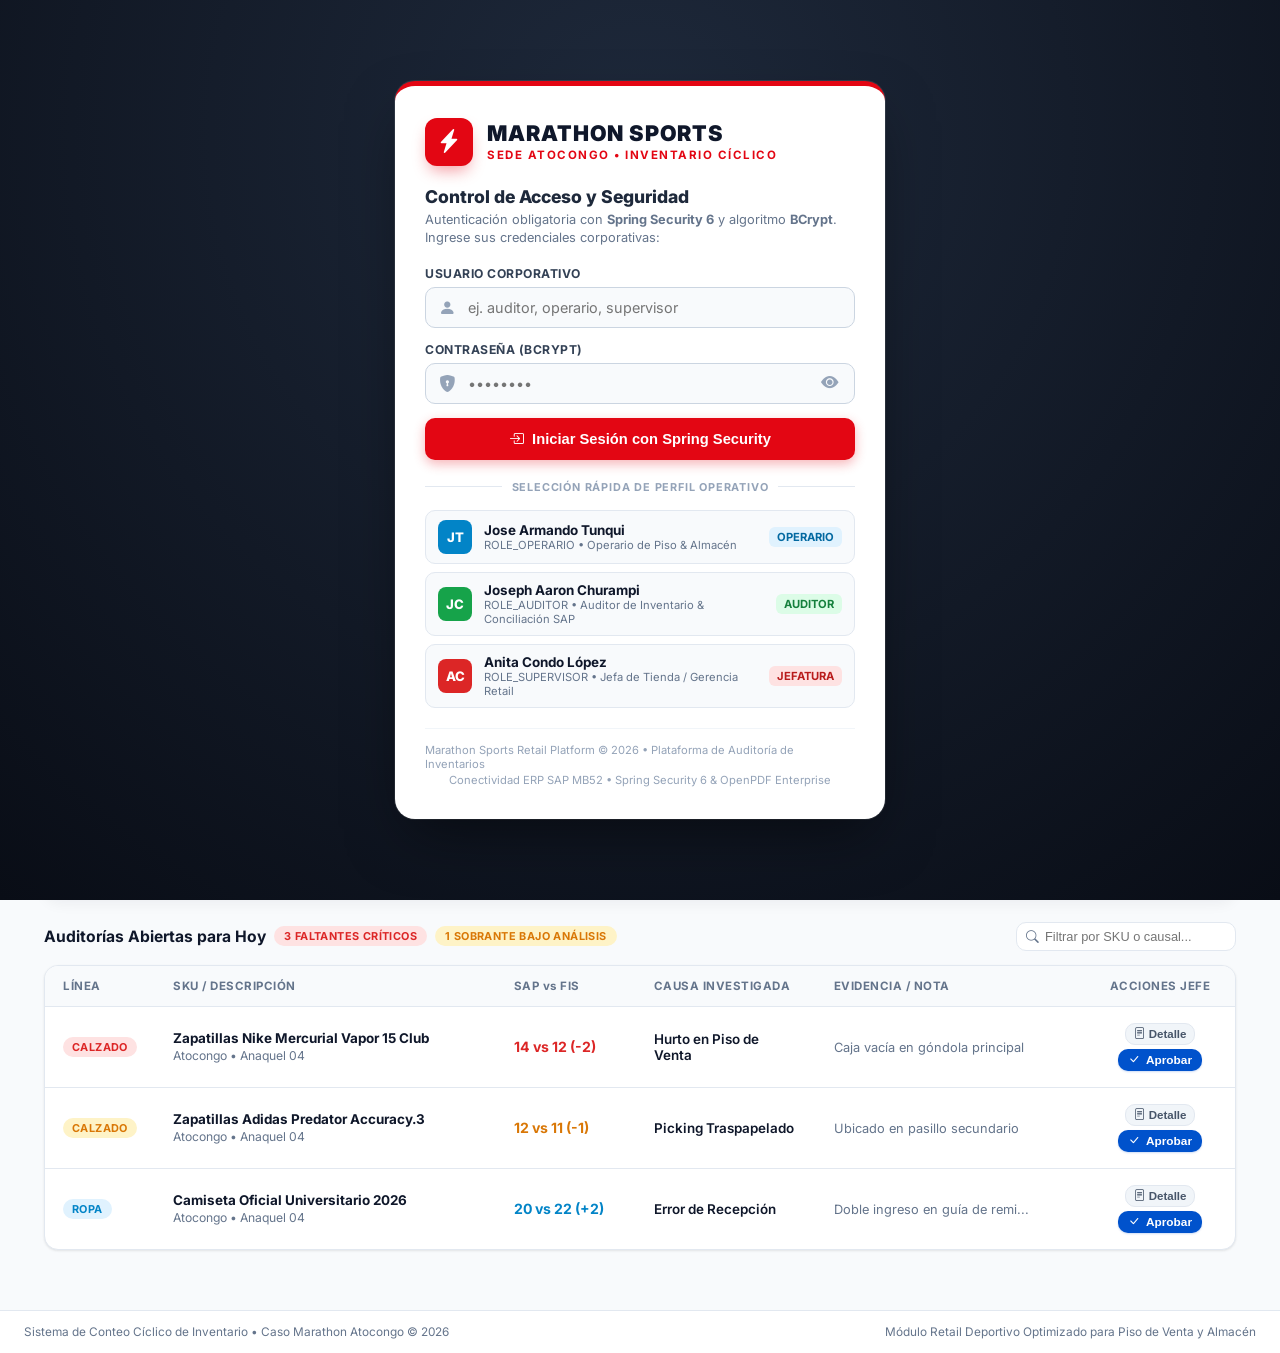
==== commit ede7c48e: "docs: add backend configuration, database scripts, frontend assets, and architectural diagrams while" ====
--- a/index.html
+++ b/index.html
@@ -79,16 +79,16 @@
 
       <!-- Divisor -->
       <div class="login-divider">
-        <span>O ACCEDE CON CUENTAS DEMOSTRATIVAS PRECONFIGURADAS</span>
-      </div>
-
-      <!-- Cuentas Rápidas Demo para Evaluación del Docente/Cliente -->
+        <span>SELECCIÓN RÁPIDA DE PERFIL OPERATIVO</span>
+      </div>
+
+      <!-- Cuentas Rápidas Corporativas para Demostración -->
       <div class="login-quick-roles">
         <div class="quick-role-card" onclick="loginRapidoDemo('operario', 'operario123')">
           <div class="quick-role-avatar" style="background: #0284C7;">JT</div>
           <div class="quick-role-info">
             <div class="quick-role-name">Jose Armando Tunqui</div>
-            <div class="quick-role-meta">ROLE_OPERARIO • Conteo Escáner y Pre-Venta</div>
+            <div class="quick-role-meta">ROLE_OPERARIO • Operario de Piso & Almacén</div>
           </div>
           <span class="quick-role-badge badge-operario">Operario</span>
         </div>
@@ -97,7 +97,7 @@
           <div class="quick-role-avatar" style="background: #16A34A;">JC</div>
           <div class="quick-role-info">
             <div class="quick-role-name">Joseph Aaron Churampi</div>
-            <div class="quick-role-meta">ROLE_AUDITOR • Conciliación, Excel POI y Actas PDF</div>
+            <div class="quick-role-meta">ROLE_AUDITOR • Auditor de Inventario & Conciliación SAP</div>
           </div>
           <span class="quick-role-badge badge-auditor">Auditor</span>
         </div>
@@ -106,16 +106,16 @@
           <div class="quick-role-avatar" style="background: #DC2626;">AC</div>
           <div class="quick-role-info">
             <div class="quick-role-name">Anita Condo López</div>
-            <div class="quick-role-meta">ROLE_SUPERVISOR • Aprobación de Mermas y Ajustes SAP</div>
-          </div>
-          <span class="quick-role-badge badge-supervisor">Supervisora</span>
+            <div class="quick-role-meta">ROLE_SUPERVISOR • Jefa de Tienda / Gerencia Retail</div>
+          </div>
+          <span class="quick-role-badge badge-supervisor">Jefatura</span>
         </div>
       </div>
 
       <!-- Footer del Portal de Login -->
       <div class="login-card-footer">
-        <span>Caso de Estudio: Marathon Sports Sede Atocongo • UTP 2026</span>
-        <span>Curso Integrador I: Sistemas - Software</span>
+        <span>Marathon Sports Retail Platform © 2026 • Plataforma de Auditoría de Inventarios</span>
+        <span>Conectividad ERP SAP MB52 • Spring Security 6 & OpenPDF Enterprise</span>
       </div>
 
     </div>
@@ -136,7 +136,7 @@
         </div>
       </div>
 
-      <!-- Navegación Central (5 Prototipos Validados) -->
+      <!-- Navegación Central (5 Módulos Operativos) -->
       <nav class="header-nav">
         <button class="nav-tab-btn" data-target="view-escaner" id="tab-btn-escaner">
           Conteo Escáner
@@ -153,15 +153,16 @@
         <button class="nav-tab-btn" data-target="view-configuracion" id="tab-btn-configuracion">
           Configuración
         </button>
-        <a href="modelos-datos.html" class="nav-tab-btn" id="tab-btn-modelos" target="_blank" title="Ver Diagramas de Modelos de Datos (Conceptual, Lógico y Físico)" style="color: var(--brand-red); font-weight: 600;">
-          <i class="bi bi-diagram-3-fill"></i> Modelos de Datos
-        </a>
       </nav>
 
       <!-- Controles de Estado, Reset y Perfil de Usuario -->
       <div style="display: flex; align-items: center; gap: 8px;">
-        <button id="btn-reseed-demo" class="btn-subtle-reseed" onclick="reiniciarDatosDemo()" title="Restaurar stock y conteos a los valores iniciales de prueba">
-          <i class="bi bi-arrow-counterclockwise"></i> Reset Demo
+        <span class="live-status-pill" style="display: inline-flex; align-items: center; gap: 6px; padding: 5px 10px; background: rgba(16, 185, 129, 0.12); border: 1px solid rgba(16, 185, 129, 0.35); border-radius: 20px; font-size: 0.74rem; font-weight: 700; color: #10B981;">
+          <i class="bi bi-circle-fill" style="font-size: 7px;"></i> SAP MB52 Online
+        </span>
+
+        <button id="btn-reseed-demo" class="btn-subtle-reseed" onclick="reiniciarDatosDemo()" title="Restablecer base de datos inicial para demostración" style="display: inline-flex; align-items: center; gap: 5px;">
+          <i class="bi bi-arrow-repeat"></i> Restaurar Datos
         </button>
 
         <!-- Perfil de Usuario con Spring Security -->
@@ -556,13 +557,57 @@
           </button>
         </div>
       </div>
+
+      <!-- Gestión de Usuarios y Control de Acceso RBAC (Exclusivo ROLE_SUPERVISOR) -->
+      <div class="white-card" style="margin-top: 24px;" id="card-gestion-usuarios">
+        <div style="display: flex; justify-content: space-between; align-items: flex-start; margin-bottom: 16px; flex-wrap: wrap; gap: 12px;">
+          <div>
+            <div style="display: flex; align-items: center; gap: 8px;">
+              <h3 class="card-title-lg" style="margin-bottom: 0;">
+                <i class="bi bi-people-fill" style="color: var(--brand-red);"></i> Gestión de Usuarios y Control de Acceso (RBAC)
+              </h3>
+              <span class="pill-badge pill-outline-danger" id="badge-permiso-supervisor">SOLO JEFATURA / SUPERVISOR</span>
+            </div>
+            <p style="font-size: 0.8rem; color: var(--text-muted); margin-top: 4px;">
+              Administración de colaboradores autorizados para auditar o escanear en Marathon Sports Sede Atocongo.
+            </p>
+          </div>
+
+          <button type="button" class="btn-primary-blue" id="btn-abrir-nuevo-usuario" onclick="abrirModalUsuario()" style="padding: 8px 16px; font-size: 0.82rem; display: inline-flex; align-items: center; gap: 6px;">
+            <i class="bi bi-person-plus-fill"></i> + Registrar Nuevo Usuario
+          </button>
+        </div>
+
+        <!-- Alerta de permisos si no es supervisor -->
+        <div id="alerta-permiso-usuario" style="display: none; padding: 10px 14px; background: #FEF2F2; border: 1px solid #FCA5A5; border-radius: 8px; font-size: 0.82rem; color: #991B1B; margin-bottom: 14px;">
+          <i class="bi bi-shield-lock-fill"></i> <strong>Acceso restringido:</strong> Debe iniciar sesión con rol <code>ROLE_SUPERVISOR</code> (Jefa de Tienda) para registrar, modificar o eliminar usuarios.
+        </div>
+
+        <div class="audit-table-wrap">
+          <table class="audit-table">
+            <thead>
+              <tr>
+                <th>Colaborador</th>
+                <th>Usuario (Login)</th>
+                <th>Rol Asignado</th>
+                <th>Sede Marathon</th>
+                <th>Código / Matrícula</th>
+                <th style="text-align: center;">Acciones</th>
+              </tr>
+            </thead>
+            <tbody id="usuarios-table-body">
+              <!-- Renderizado dinámico -->
+            </tbody>
+          </table>
+        </div>
+      </div>
     </section>
 
     <!-- ====================================================================
          VISTA 4: CONTEO ESCÁNER (Captura Rápida de Conteo Físico)
          ==================================================================== -->
     <section id="view-escaner" class="tab-content-view">
-      <div class="page-header-row">
+      <div class="page-header-row" style="display: flex; justify-content: space-between; align-items: flex-start; flex-wrap: wrap; gap: 14px;">
         <div class="page-title-box">
           <div class="page-title-line">
             <h1 class="page-title">Captura Rápida de Conteo Físico</h1>
@@ -570,9 +615,93 @@
           </div>
           <p class="page-subtitle">Registro directo desde terminales RF / Escáneres de mano en pasillos y anaqueles</p>
         </div>
-      </div>
-
-      <div class="two-col-grid">
+
+        <!-- Botón para alternar a Modo Terminal Móvil -->
+        <div style="display: flex; gap: 8px; align-items: center;">
+          <button type="button" class="btn-subtle-reseed" onclick="toggleModoTerminalMovil()" id="btn-toggle-terminal-movil" style="padding: 7px 14px; font-size: 0.82rem; font-weight: 700; color: #0284C7; border-color: #38BDF8; background: #F0F9FF; display: inline-flex; align-items: center; gap: 6px;">
+            <i class="bi bi-phone-fill"></i> Vista Terminal Móvil (PDA / Smartphone)
+          </button>
+        </div>
+      </div>
+
+      <!-- CONTENEDOR VISTA MÓVIL DEDICADA (Simulación Terminal Industrial Zebra / Honeywell) -->
+      <div id="scanner-mobile-terminal-wrap" class="scanner-mobile-terminal" style="display: none;">
+        <div class="mobile-terminal-bezel">
+          <!-- Barra superior del terminal PDA -->
+          <div class="terminal-status-bar">
+            <span><i class="bi bi-broadcast"></i> Marathon RF • Pasillo A</span>
+            <div style="display: flex; gap: 8px; align-items: center;">
+              <span><i class="bi bi-volume-up-fill" id="terminal-audio-icon"></i> Beep ON</span>
+              <span><i class="bi bi-wifi"></i> 5G</span>
+              <span><i class="bi bi-battery-charging"></i> 98%</span>
+            </div>
+          </div>
+
+          <!-- Lente láser y viewfinder de código de barras -->
+          <div class="terminal-laser-viewfinder">
+            <div class="laser-scanner-line"></div>
+            <div class="laser-corners">
+              <span class="corner tl"></span>
+              <span class="corner tr"></span>
+              <span class="corner bl"></span>
+              <span class="corner br"></span>
+            </div>
+            <div class="laser-instruction">
+              <i class="bi bi-upc-scan" style="font-size: 1.8rem; color: #38BDF8;"></i>
+              <div>Apunta el lector o ingresa el código</div>
+            </div>
+          </div>
+
+          <!-- Input táctil gigante para el código EAN -->
+          <div class="terminal-input-wrap">
+            <input type="text" id="mobile-scanner-barcode-input" class="terminal-barcode-input" placeholder="790123456712..." value="790123456712" autocomplete="off" />
+            <button type="button" class="btn-terminal-trigger" onclick="ejecutarEscaneoMovil()" title="Disparar lectura"><i class="bi bi-lightning-charge-fill"></i> SCAN</button>
+          </div>
+
+          <!-- Botonera numérica y táctil de conteo rápido para guantes -->
+          <div class="terminal-keypad-grid">
+            <button type="button" class="btn-terminal-key" onclick="incrementarConteoMovil(1)">+1 Unidad</button>
+            <button type="button" class="btn-terminal-key" onclick="incrementarConteoMovil(5)">+5 Unidades</button>
+            <button type="button" class="btn-terminal-key" onclick="incrementarConteoMovil(10)">+10 Pack</button>
+          </div>
+
+          <!-- Atajos rápidos táctiles de productos top -->
+          <div class="terminal-quick-chips">
+            <button type="button" onclick="setMobileScanCode('790123456712')">Nike Air Max (42)</button>
+            <button type="button" onclick="setMobileScanCode('7751234001015')">Nike Vapor 15 (41)</button>
+            <button type="button" onclick="setMobileScanCode('7751234002012')">Camiseta Perú (M)</button>
+          </div>
+
+          <!-- Tarjeta de confirmación táctil del último producto escaneado -->
+          <div class="terminal-last-scanned-card" id="mobile-last-scanned-box">
+            <div style="display: flex; justify-content: space-between; align-items: center; margin-bottom: 6px;">
+              <span class="terminal-pill-ok"><i class="bi bi-check-circle-fill"></i> Conteo Registrado</span>
+              <span style="font-size: 0.72rem; color: #94A3B8;" id="mobile-last-time">14:45:00</span>
+            </div>
+            <div class="terminal-prod-name" id="mobile-last-name">Zapatillas Nike Air Max Excee Running</div>
+            <div class="terminal-prod-meta" id="mobile-last-meta">SKU: CAL-NIK-002 • Talla: 42 • Blanco / Azul</div>
+            <div class="terminal-stock-display">
+              <div>
+                <div style="font-size: 0.7rem; color: #94A3B8;">Ubicación:</div>
+                <div style="font-weight: 700; color: #F1F5F9; font-size: 0.82rem;" id="mobile-last-loc">Pasillo A - Estante 03</div>
+              </div>
+              <div style="text-align: right;">
+                <div style="font-size: 0.7rem; color: #94A3B8;">Conteo Físico:</div>
+                <div style="font-size: 1.4rem; font-weight: 900; color: #38BDF8;" id="mobile-last-qty">11 u.</div>
+              </div>
+            </div>
+          </div>
+
+          <div style="text-align: center; margin-top: 10px;">
+            <button type="button" class="btn-subtle-gray" onclick="toggleModoTerminalMovil()" style="font-size: 0.75rem; color: #94A3B8;">
+              <i class="bi bi-display"></i> Volver a Vista de Escritorio
+            </button>
+          </div>
+        </div>
+      </div>
+
+      <!-- VISTA ESTÁNDAR ESCRITORIO -->
+      <div class="two-col-grid" id="scanner-desktop-view-wrap">
         <!-- Columna Izquierda: Entrada y Último Producto Leído -->
         <div style="display: flex; flex-direction: column; gap: 18px;">
           <!-- Entrada Directa -->
@@ -598,7 +727,7 @@
 
             <!-- Chips de Prueba Rápida con 1 Clic -->
             <div style="margin-top: 12px; display: flex; gap: 6px; flex-wrap: wrap; align-items: center;">
-              <span style="font-size: 0.73rem; color: var(--text-muted); font-weight: 600;">SKUs Demo:</span>
+              <span style="font-size: 0.73rem; color: var(--text-muted); font-weight: 600;">Atajos de Escaneo:</span>
               <button type="button" class="btn-subtle-gray chip-demo-scan" onclick="setScannerCode('790123456712')" style="padding: 3px 8px; font-size: 0.72rem;">Nike Air Max (790123...)</button>
               <button type="button" class="btn-subtle-gray chip-demo-scan" onclick="setScannerCode('7751234001015')" style="padding: 3px 8px; font-size: 0.72rem;">Nike Vapor 15 (775123...)</button>
               <button type="button" class="btn-subtle-gray chip-demo-scan" onclick="setScannerCode('7751234002012')" style="padding: 3px 8px; font-size: 0.72rem;">Camiseta Perú (775123...)</button>
@@ -1003,6 +1132,69 @@
     </div>
   </div>
 
+  <!-- MODAL CRUD DE USUARIOS (CREAR / EDITAR) - EXCLUSIVO SUPERVISOR -->
+  <div id="modal-crud-usuario" class="security-modal-overlay" onclick="if(event.target===this)cerrarModalUsuario()">
+    <div class="security-modal-card" style="max-width: 480px;">
+      <div style="display: flex; justify-content: space-between; align-items: center; margin-bottom: 16px;">
+        <div style="display: flex; align-items: center; gap: 10px;">
+          <div style="background: #FEE2E2; color: #DC2626; width: 40px; height: 40px; border-radius: 10px; display: flex; align-items: center; justify-content: center; font-size: 1.25rem;">
+            <i class="bi bi-person-gear"></i>
+          </div>
+          <div>
+            <h3 style="margin: 0; font-size: 1.1rem; color: var(--text-main);" id="modal-usuario-titulo">Registrar Colaborador</h3>
+            <span style="font-size: 0.74rem; color: var(--text-muted);">Administración RBAC • Marathon Sports Atocongo</span>
+          </div>
+        </div>
+        <button onclick="cerrarModalUsuario()" style="background: none; border: none; font-size: 1.5rem; cursor: pointer; color: var(--text-muted);">&times;</button>
+      </div>
+
+      <form id="form-crud-usuario" onsubmit="guardarUsuario(event)">
+        <input type="hidden" id="crud-user-id" value="" />
+
+        <div class="form-group-custom" style="margin-bottom: 12px;">
+          <label class="form-label-custom" for="crud-user-nombre">Nombre y Apellidos</label>
+          <input type="text" id="crud-user-nombre" class="search-input-field" placeholder="ej. Carlos Eduardo Mendoza Ruiz" required style="width: 100%;" />
+        </div>
+
+        <div class="form-row-two-col" style="margin-bottom: 12px; display: grid; grid-template-columns: 1fr 1fr; gap: 10px;">
+          <div>
+            <label class="form-label-custom" for="crud-user-login">Usuario Corporativo</label>
+            <input type="text" id="crud-user-login" class="search-input-field" placeholder="ej. cmendoza" required style="width: 100%;" />
+          </div>
+          <div>
+            <label class="form-label-custom" for="crud-user-clave">Contraseña (BCrypt)</label>
+            <input type="password" id="crud-user-clave" class="search-input-field" placeholder="••••••••" style="width: 100%;" />
+          </div>
+        </div>
+
+        <div class="form-row-two-col" style="margin-bottom: 12px; display: grid; grid-template-columns: 1fr 1fr; gap: 10px;">
+          <div>
+            <label class="form-label-custom" for="crud-user-rol">Rol en el Sistema (RBAC)</label>
+            <select id="crud-user-rol" class="select-custom" required style="width: 100%;">
+              <option value="ROLE_OPERARIO">ROLE_OPERARIO (Escáner & Pre-Venta)</option>
+              <option value="ROLE_AUDITOR">ROLE_AUDITOR (Conciliación & Mermas)</option>
+              <option value="ROLE_SUPERVISOR">ROLE_SUPERVISOR (Jefa de Tienda / Aprobación)</option>
+            </select>
+          </div>
+          <div>
+            <label class="form-label-custom" for="crud-user-codigo">Código / Matrícula</label>
+            <input type="text" id="crud-user-codigo" class="search-input-field" placeholder="ej. U24100123" style="width: 100%;" />
+          </div>
+        </div>
+
+        <div class="form-group-custom" style="margin-bottom: 18px;">
+          <label class="form-label-custom" for="crud-user-sede">Sede Marathon Asignada</label>
+          <input type="text" id="crud-user-sede" class="search-input-field" value="Marathon Atocongo" required style="width: 100%;" />
+        </div>
+
+        <div style="display: flex; justify-content: flex-end; gap: 10px;">
+          <button type="button" class="btn-subtle-gray" onclick="cerrarModalUsuario()" style="padding: 8px 16px;">Cancelar</button>
+          <button type="submit" class="btn-primary-blue" id="btn-submit-usuario" style="padding: 8px 18px;">Guardar Usuario</button>
+        </div>
+      </form>
+    </div>
+  </div>
+
   <!-- Scripts -->
   <script src="js/data.js"></script>
   <script src="js/api-client.js"></script>
--- a/css/styles.css
+++ b/css/styles.css
@@ -2196,3 +2196,252 @@
   0%, 100% { transform: scale(1); opacity: 1; }
   50% { transform: scale(1.15); opacity: 0.85; }
 }
+
+/* ==========================================================================
+   TERMINAL MÓVIL INDUSTRIAL (ZEBRA / HONEYWELL / SMARTPHONE VIEW)
+   ========================================================================== */
+.scanner-mobile-terminal {
+  max-width: 440px;
+  margin: 0 auto 24px auto;
+  animation: fadeIn 0.3s ease;
+}
+
+.mobile-terminal-bezel {
+  background: #0B1120;
+  border: 4px solid #1E293B;
+  border-radius: 28px;
+  padding: 18px;
+  box-shadow: 0 20px 40px rgba(0, 0, 0, 0.4), inset 0 2px 4px rgba(255, 255, 255, 0.1);
+  color: #F8FAFC;
+  position: relative;
+}
+
+.terminal-status-bar {
+  display: flex;
+  justify-content: space-between;
+  align-items: center;
+  font-size: 0.72rem;
+  color: #94A3B8;
+  padding-bottom: 12px;
+  border-bottom: 1px solid rgba(255, 255, 255, 0.08);
+  margin-bottom: 14px;
+  font-family: monospace;
+}
+
+.terminal-laser-viewfinder {
+  height: 140px;
+  background: #020617;
+  border: 2px dashed #38BDF8;
+  border-radius: 14px;
+  position: relative;
+  overflow: hidden;
+  display: flex;
+  flex-direction: column;
+  align-items: center;
+  justify-content: center;
+  margin-bottom: 14px;
+}
+
+.laser-scanner-line {
+  position: absolute;
+  top: 0;
+  left: 0;
+  width: 100%;
+  height: 3px;
+  background: linear-gradient(90deg, transparent, #E11D48, #F43F5E, transparent);
+  box-shadow: 0 0 12px #E11D48, 0 0 4px #FFFFFF;
+  animation: scanLaser 2s infinite ease-in-out;
+}
+
+@keyframes scanLaser {
+  0% { top: 5%; opacity: 0.4; }
+  50% { top: 90%; opacity: 1; }
+  100% { top: 5%; opacity: 0.4; }
+}
+
+.laser-corners .corner {
+  position: absolute;
+  width: 16px;
+  height: 16px;
+  border-color: #38BDF8;
+  border-style: solid;
+}
+.corner.tl { top: 8px; left: 8px; border-width: 3px 0 0 3px; }
+.corner.tr { top: 8px; right: 8px; border-width: 3px 3px 0 0; }
+.corner.bl { bottom: 8px; left: 8px; border-width: 0 0 3px 3px; }
+.corner.br { bottom: 8px; right: 8px; border-width: 0 3px 3px 0; }
+
+.laser-instruction {
+  text-align: center;
+  font-size: 0.78rem;
+  color: #CBD5E1;
+  display: flex;
+  flex-direction: column;
+  align-items: center;
+  gap: 4px;
+  z-index: 2;
+}
+
+.terminal-input-wrap {
+  display: flex;
+  gap: 8px;
+  margin-bottom: 12px;
+}
+
+.terminal-barcode-input {
+  flex: 1;
+  background: #0F172A;
+  border: 2px solid #334155;
+  border-radius: 10px;
+  padding: 12px 14px;
+  color: #F8FAFC;
+  font-family: monospace;
+  font-size: 1.05rem;
+  font-weight: 700;
+  outline: none;
+  transition: all 0.2s ease;
+}
+
+.terminal-barcode-input:focus {
+  border-color: #38BDF8;
+  box-shadow: 0 0 0 3px rgba(56, 189, 248, 0.2);
+}
+
+.btn-terminal-trigger {
+  background: linear-gradient(135deg, #E11D48, #BE123C);
+  color: #FFFFFF;
+  border: none;
+  border-radius: 10px;
+  padding: 0 18px;
+  font-weight: 800;
+  font-size: 0.88rem;
+  cursor: pointer;
+  display: flex;
+  align-items: center;
+  gap: 6px;
+  transition: all 0.15s ease;
+}
+
+.btn-terminal-trigger:active {
+  transform: scale(0.96);
+}
+
+.terminal-keypad-grid {
+  display: grid;
+  grid-template-columns: repeat(3, 1fr);
+  gap: 8px;
+  margin-bottom: 12px;
+}
+
+.btn-terminal-key {
+  background: #1E293B;
+  border: 1px solid #334155;
+  color: #F8FAFC;
+  padding: 10px;
+  border-radius: 8px;
+  font-weight: 700;
+  font-size: 0.85rem;
+  cursor: pointer;
+  transition: all 0.15s ease;
+}
+
+.btn-terminal-key:hover {
+  background: #334155;
+}
+
+.btn-terminal-key:active {
+  background: #0284C7;
+  transform: scale(0.96);
+}
+
+.terminal-quick-chips {
+  display: flex;
+  gap: 6px;
+  overflow-x: auto;
+  padding-bottom: 6px;
+  margin-bottom: 12px;
+}
+
+.terminal-quick-chips button {
+  background: #1E293B;
+  border: 1px solid #334155;
+  color: #94A3B8;
+  padding: 4px 10px;
+  border-radius: 16px;
+  font-size: 0.72rem;
+  white-space: nowrap;
+  cursor: pointer;
+}
+
+.terminal-quick-chips button:hover {
+  color: #FFFFFF;
+  border-color: #38BDF8;
+}
+
+.terminal-last-scanned-card {
+  background: #0F172A;
+  border: 1px solid #334155;
+  border-radius: 12px;
+  padding: 12px 14px;
+  margin-bottom: 8px;
+}
+
+.terminal-pill-ok {
+  background: rgba(34, 197, 94, 0.15);
+  color: #4ADE80;
+  padding: 2px 8px;
+  border-radius: 12px;
+  font-size: 0.7rem;
+  font-weight: 700;
+  display: inline-flex;
+  align-items: center;
+  gap: 4px;
+}
+
+.terminal-prod-name {
+  font-size: 0.95rem;
+  font-weight: 800;
+  color: #FFFFFF;
+  margin: 4px 0 2px 0;
+}
+
+.terminal-prod-meta {
+  font-size: 0.74rem;
+  color: #94A3B8;
+  margin-bottom: 8px;
+}
+
+.terminal-stock-display {
+  display: flex;
+  justify-content: space-between;
+  align-items: flex-end;
+  background: #020617;
+  padding: 8px 12px;
+  border-radius: 8px;
+}
+
+/* Acciones CRUD Usuarios */
+.btn-crud-edit {
+  background: #EFF6FF;
+  border: 1px solid #BFDBFE;
+  color: #1D4ED8;
+  padding: 4px 8px;
+  border-radius: 6px;
+  font-size: 0.75rem;
+  font-weight: 600;
+  cursor: pointer;
+  margin-right: 4px;
+}
+.btn-crud-edit:hover { background: #DBEAFE; }
+
+.btn-crud-delete {
+  background: #FEF2F2;
+  border: 1px solid #FECACA;
+  color: #DC2626;
+  padding: 4px 8px;
+  border-radius: 6px;
+  font-size: 0.75rem;
+  font-weight: 600;
+  cursor: pointer;
+}
+.btn-crud-delete:hover { background: #FEE2E2; }
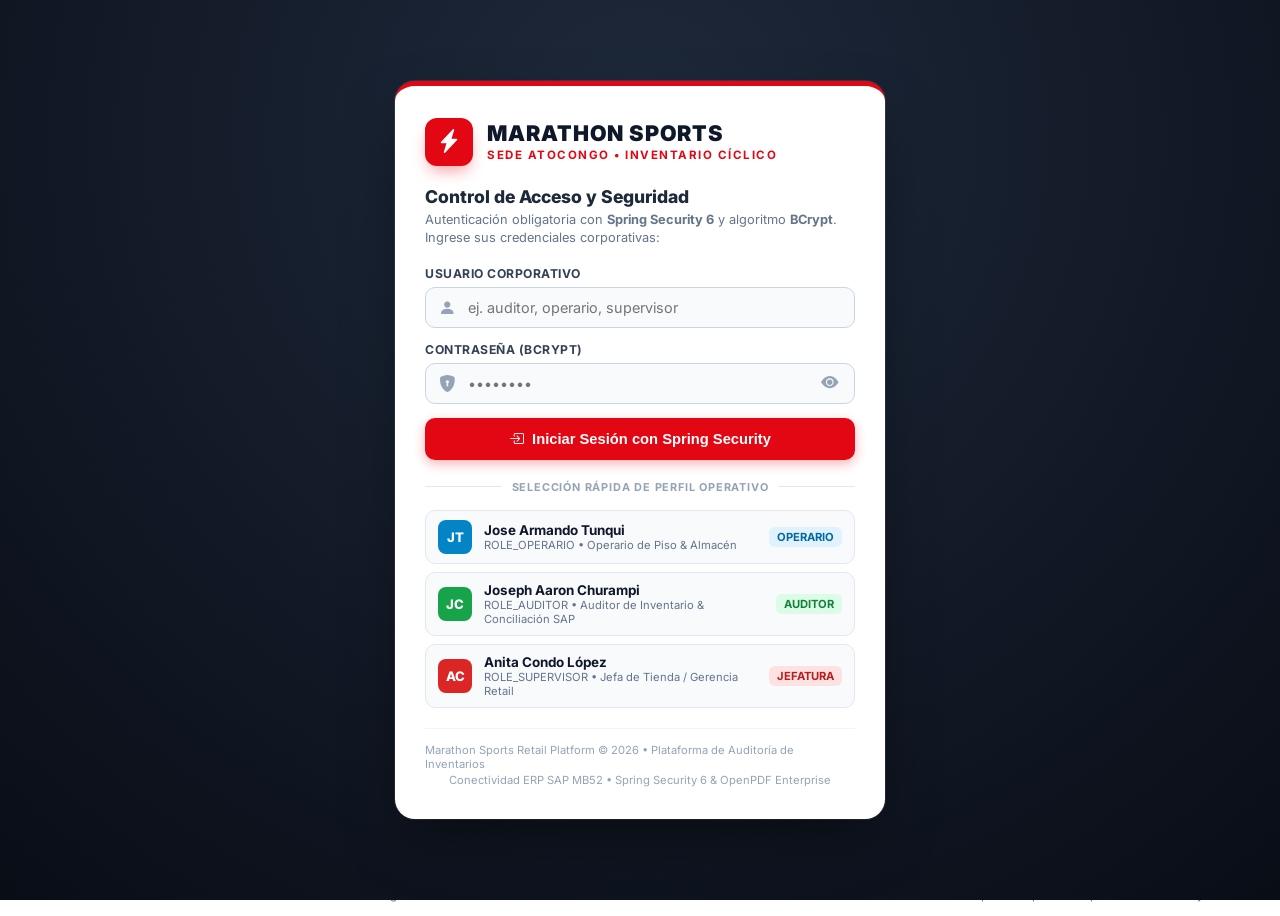
==== commit d32b4ea2: "feat: implementacion de vista responsiva automatica y unificada para conteo escaner y navegacion mov" ====
--- a/index.html
+++ b/index.html
@@ -156,7 +156,7 @@
       </nav>
 
       <!-- Controles de Estado, Reset y Perfil de Usuario -->
-      <div style="display: flex; align-items: center; gap: 8px;">
+      <div class="header-user-controls" style="display: flex; align-items: center; gap: 8px;">
         <span class="live-status-pill" style="display: inline-flex; align-items: center; gap: 6px; padding: 5px 10px; background: rgba(16, 185, 129, 0.12); border: 1px solid rgba(16, 185, 129, 0.35); border-radius: 20px; font-size: 0.74rem; font-weight: 700; color: #10B981;">
           <i class="bi bi-circle-fill" style="font-size: 7px;"></i> SAP MB52 Online
         </span>
@@ -616,106 +616,33 @@
           <p class="page-subtitle">Registro directo desde terminales RF / Escáneres de mano en pasillos y anaqueles</p>
         </div>
 
-        <!-- Botón para alternar a Modo Terminal Móvil -->
-        <div style="display: flex; gap: 8px; align-items: center;">
-          <button type="button" class="btn-subtle-reseed" onclick="toggleModoTerminalMovil()" id="btn-toggle-terminal-movil" style="padding: 7px 14px; font-size: 0.82rem; font-weight: 700; color: #0284C7; border-color: #38BDF8; background: #F0F9FF; display: inline-flex; align-items: center; gap: 6px;">
-            <i class="bi bi-phone-fill"></i> Vista Terminal Móvil (PDA / Smartphone)
-          </button>
-        </div>
-      </div>
-
-      <!-- CONTENEDOR VISTA MÓVIL DEDICADA (Simulación Terminal Industrial Zebra / Honeywell) -->
-      <div id="scanner-mobile-terminal-wrap" class="scanner-mobile-terminal" style="display: none;">
-        <div class="mobile-terminal-bezel">
-          <!-- Barra superior del terminal PDA -->
-          <div class="terminal-status-bar">
-            <span><i class="bi bi-broadcast"></i> Marathon RF • Pasillo A</span>
-            <div style="display: flex; gap: 8px; align-items: center;">
-              <span><i class="bi bi-volume-up-fill" id="terminal-audio-icon"></i> Beep ON</span>
-              <span><i class="bi bi-wifi"></i> 5G</span>
-              <span><i class="bi bi-battery-charging"></i> 98%</span>
-            </div>
-          </div>
-
-          <!-- Lente láser y viewfinder de código de barras -->
-          <div class="terminal-laser-viewfinder">
-            <div class="laser-scanner-line"></div>
-            <div class="laser-corners">
-              <span class="corner tl"></span>
-              <span class="corner tr"></span>
-              <span class="corner bl"></span>
-              <span class="corner br"></span>
-            </div>
-            <div class="laser-instruction">
-              <i class="bi bi-upc-scan" style="font-size: 1.8rem; color: #38BDF8;"></i>
-              <div>Apunta el lector o ingresa el código</div>
-            </div>
-          </div>
-
-          <!-- Input táctil gigante para el código EAN -->
-          <div class="terminal-input-wrap">
-            <input type="text" id="mobile-scanner-barcode-input" class="terminal-barcode-input" placeholder="790123456712..." value="790123456712" autocomplete="off" />
-            <button type="button" class="btn-terminal-trigger" onclick="ejecutarEscaneoMovil()" title="Disparar lectura"><i class="bi bi-lightning-charge-fill"></i> SCAN</button>
-          </div>
-
-          <!-- Botonera numérica y táctil de conteo rápido para guantes -->
-          <div class="terminal-keypad-grid">
-            <button type="button" class="btn-terminal-key" onclick="incrementarConteoMovil(1)">+1 Unidad</button>
-            <button type="button" class="btn-terminal-key" onclick="incrementarConteoMovil(5)">+5 Unidades</button>
-            <button type="button" class="btn-terminal-key" onclick="incrementarConteoMovil(10)">+10 Pack</button>
-          </div>
-
-          <!-- Atajos rápidos táctiles de productos top -->
-          <div class="terminal-quick-chips">
-            <button type="button" onclick="setMobileScanCode('790123456712')">Nike Air Max (42)</button>
-            <button type="button" onclick="setMobileScanCode('7751234001015')">Nike Vapor 15 (41)</button>
-            <button type="button" onclick="setMobileScanCode('7751234002012')">Camiseta Perú (M)</button>
-          </div>
-
-          <!-- Tarjeta de confirmación táctil del último producto escaneado -->
-          <div class="terminal-last-scanned-card" id="mobile-last-scanned-box">
-            <div style="display: flex; justify-content: space-between; align-items: center; margin-bottom: 6px;">
-              <span class="terminal-pill-ok"><i class="bi bi-check-circle-fill"></i> Conteo Registrado</span>
-              <span style="font-size: 0.72rem; color: #94A3B8;" id="mobile-last-time">14:45:00</span>
-            </div>
-            <div class="terminal-prod-name" id="mobile-last-name">Zapatillas Nike Air Max Excee Running</div>
-            <div class="terminal-prod-meta" id="mobile-last-meta">SKU: CAL-NIK-002 • Talla: 42 • Blanco / Azul</div>
-            <div class="terminal-stock-display">
-              <div>
-                <div style="font-size: 0.7rem; color: #94A3B8;">Ubicación:</div>
-                <div style="font-weight: 700; color: #F1F5F9; font-size: 0.82rem;" id="mobile-last-loc">Pasillo A - Estante 03</div>
-              </div>
-              <div style="text-align: right;">
-                <div style="font-size: 0.7rem; color: #94A3B8;">Conteo Físico:</div>
-                <div style="font-size: 1.4rem; font-weight: 900; color: #38BDF8;" id="mobile-last-qty">11 u.</div>
-              </div>
-            </div>
-          </div>
-
-          <div style="text-align: center; margin-top: 10px;">
-            <button type="button" class="btn-subtle-gray" onclick="toggleModoTerminalMovil()" style="font-size: 0.75rem; color: #94A3B8;">
-              <i class="bi bi-display"></i> Volver a Vista de Escritorio
-            </button>
-          </div>
-        </div>
-      </div>
-
-      <!-- VISTA ESTÁNDAR ESCRITORIO -->
+        <!-- Acciones rápidas de escaneo -->
+        <div style="display: flex; gap: 8px; align-items: center; flex-wrap: wrap;">
+          <button type="button" class="btn-subtle-reseed" onclick="abrirModalEtiqueta()" title="Generar e imprimir marbete oficial de estantería con código de barras" style="padding: 7px 14px; font-size: 0.82rem; font-weight: 700; color: var(--brand-blue); border-color: #BFDBFE; background: #EFF6FF; display: inline-flex; align-items: center; gap: 6px;">
+            <i class="bi bi-printer-fill"></i> Imprimir Marbete
+          </button>
+        </div>
+      </div>
+
+      <!-- VISTA RESPONSIVA AUTOMÁTICA (Mantiene exactamente el mismo estilo visual Marathon en móvil, tablet y escritorio) -->
       <div class="two-col-grid" id="scanner-desktop-view-wrap">
         <!-- Columna Izquierda: Entrada y Último Producto Leído -->
         <div style="display: flex; flex-direction: column; gap: 18px;">
-          <!-- Entrada Directa -->
+          <!-- Entrada Directa / Escáner -->
           <div class="white-card">
-            <div style="display: flex; justify-content: space-between; align-items: center; margin-bottom: 12px;">
-              <h3 class="card-title-lg" style="margin-bottom: 0;">Entrada Directa / Simulación de Lectura</h3>
-              <button type="button" class="btn-subtle-reseed" onclick="abrirModalEtiqueta()" title="Generar e imprimir marbete oficial de estantería con código de barras" style="padding: 4px 10px; font-size: 0.78rem;">
-                <i class="bi bi-printer-fill" style="color: var(--brand-blue);"></i> Imprimir Marbete
-              </button>
+            <div style="display: flex; justify-content: space-between; align-items: center; margin-bottom: 12px; flex-wrap: wrap; gap: 8px;">
+              <h3 class="card-title-lg" style="margin-bottom: 0;">Lectura y Registro de Código de Barras</h3>
+              <span class="live-status-pill" style="display: inline-flex; align-items: center; gap: 5px; padding: 3px 8px; font-size: 0.72rem;">
+                <i class="bi bi-broadcast" style="color: #10B981;"></i> Escáner Listo
+              </span>
             </div>
             
             <div class="barcode-input-container">
               <i class="bi bi-upc-scan barcode-icon"></i>
               <input type="text" id="scanner-barcode-input" class="barcode-text-input" placeholder="790123456712" value="790123456712" autocomplete="off" />
+              <button type="button" class="btn-scanner-submit" id="btn-scanner-submit" onclick="ejecutarEscaneoDirecto()" title="Registrar lectura de código de barras">
+                <i class="bi bi-lightning-charge-fill"></i> <span class="btn-scan-text">Registrar</span>
+              </button>
             </div>
 
             <div class="quick-inc-row">
@@ -726,12 +653,12 @@
             </div>
 
             <!-- Chips de Prueba Rápida con 1 Clic -->
-            <div style="margin-top: 12px; display: flex; gap: 6px; flex-wrap: wrap; align-items: center;">
-              <span style="font-size: 0.73rem; color: var(--text-muted); font-weight: 600;">Atajos de Escaneo:</span>
-              <button type="button" class="btn-subtle-gray chip-demo-scan" onclick="setScannerCode('790123456712')" style="padding: 3px 8px; font-size: 0.72rem;">Nike Air Max (790123...)</button>
-              <button type="button" class="btn-subtle-gray chip-demo-scan" onclick="setScannerCode('7751234001015')" style="padding: 3px 8px; font-size: 0.72rem;">Nike Vapor 15 (775123...)</button>
-              <button type="button" class="btn-subtle-gray chip-demo-scan" onclick="setScannerCode('7751234002012')" style="padding: 3px 8px; font-size: 0.72rem;">Camiseta Perú (775123...)</button>
-              <button type="button" class="btn-subtle-gray chip-demo-scan" onclick="setScannerCode('7751234003019')" style="padding: 3px 8px; font-size: 0.72rem;">Balón Adidas (775123...)</button>
+            <div class="scanner-shortcuts-row" style="margin-top: 14px; display: flex; gap: 6px; flex-wrap: wrap; align-items: center;">
+              <span style="font-size: 0.73rem; color: var(--text-muted); font-weight: 700;">Atajos de Escaneo:</span>
+              <button type="button" class="btn-subtle-gray chip-demo-scan" onclick="setScannerCode('790123456712')">Nike Air Max (42)</button>
+              <button type="button" class="btn-subtle-gray chip-demo-scan" onclick="setScannerCode('7751234001015')">Nike Vapor 15 (41)</button>
+              <button type="button" class="btn-subtle-gray chip-demo-scan" onclick="setScannerCode('7751234002012')">Camiseta Perú (M)</button>
+              <button type="button" class="btn-subtle-gray chip-demo-scan" onclick="setScannerCode('7751234003019')">Balón Adidas (5)</button>
             </div>
           </div>
 
--- a/css/styles.css
+++ b/css/styles.css
@@ -1074,9 +1074,8 @@
   opacity: 1;
 }
 
-/* Responsive */
+/* Responsive Básico */
 @media (max-width: 868px) {
-  .header-nav { display: none; }
   .two-col-grid { grid-template-columns: 1fr; }
   .footer-container { flex-direction: column; gap: 6px; text-align: center; }
 }
@@ -2198,226 +2197,272 @@
 }
 
 /* ==========================================================================
-   TERMINAL MÓVIL INDUSTRIAL (ZEBRA / HONEYWELL / SMARTPHONE VIEW)
+   ESTILOS MEJORADOS DE ENTRADA DIRECTA / ESCÁNER CORPORATIVO
    ========================================================================== */
-.scanner-mobile-terminal {
-  max-width: 440px;
-  margin: 0 auto 24px auto;
-  animation: fadeIn 0.3s ease;
-}
-
-.mobile-terminal-bezel {
-  background: #0B1120;
-  border: 4px solid #1E293B;
-  border-radius: 28px;
-  padding: 18px;
-  box-shadow: 0 20px 40px rgba(0, 0, 0, 0.4), inset 0 2px 4px rgba(255, 255, 255, 0.1);
-  color: #F8FAFC;
-  position: relative;
-}
-
-.terminal-status-bar {
-  display: flex;
-  justify-content: space-between;
-  align-items: center;
-  font-size: 0.72rem;
-  color: #94A3B8;
-  padding-bottom: 12px;
-  border-bottom: 1px solid rgba(255, 255, 255, 0.08);
-  margin-bottom: 14px;
-  font-family: monospace;
-}
-
-.terminal-laser-viewfinder {
-  height: 140px;
-  background: #020617;
-  border: 2px dashed #38BDF8;
-  border-radius: 14px;
-  position: relative;
-  overflow: hidden;
-  display: flex;
-  flex-direction: column;
-  align-items: center;
-  justify-content: center;
-  margin-bottom: 14px;
-}
-
-.laser-scanner-line {
-  position: absolute;
-  top: 0;
-  left: 0;
-  width: 100%;
-  height: 3px;
-  background: linear-gradient(90deg, transparent, #E11D48, #F43F5E, transparent);
-  box-shadow: 0 0 12px #E11D48, 0 0 4px #FFFFFF;
-  animation: scanLaser 2s infinite ease-in-out;
-}
-
-@keyframes scanLaser {
-  0% { top: 5%; opacity: 0.4; }
-  50% { top: 90%; opacity: 1; }
-  100% { top: 5%; opacity: 0.4; }
-}
-
-.laser-corners .corner {
-  position: absolute;
-  width: 16px;
-  height: 16px;
-  border-color: #38BDF8;
-  border-style: solid;
-}
-.corner.tl { top: 8px; left: 8px; border-width: 3px 0 0 3px; }
-.corner.tr { top: 8px; right: 8px; border-width: 3px 3px 0 0; }
-.corner.bl { bottom: 8px; left: 8px; border-width: 0 0 3px 3px; }
-.corner.br { bottom: 8px; right: 8px; border-width: 0 3px 3px 0; }
-
-.laser-instruction {
-  text-align: center;
-  font-size: 0.78rem;
-  color: #CBD5E1;
-  display: flex;
-  flex-direction: column;
-  align-items: center;
-  gap: 4px;
-  z-index: 2;
-}
-
-.terminal-input-wrap {
-  display: flex;
-  gap: 8px;
+.barcode-input-container {
+  border: 2px solid var(--brand-blue);
+  border-radius: var(--radius-md);
+  background: #FFFFFF;
+  padding: 6px 12px;
+  display: flex;
+  align-items: center;
+  gap: 10px;
   margin-bottom: 12px;
-}
-
-.terminal-barcode-input {
-  flex: 1;
-  background: #0F172A;
-  border: 2px solid #334155;
-  border-radius: 10px;
-  padding: 12px 14px;
-  color: #F8FAFC;
-  font-family: monospace;
-  font-size: 1.05rem;
-  font-weight: 700;
-  outline: none;
+  box-shadow: 0 1px 3px rgba(0, 82, 204, 0.08);
   transition: all 0.2s ease;
 }
 
-.terminal-barcode-input:focus {
-  border-color: #38BDF8;
-  box-shadow: 0 0 0 3px rgba(56, 189, 248, 0.2);
-}
-
-.btn-terminal-trigger {
-  background: linear-gradient(135deg, #E11D48, #BE123C);
+.barcode-input-container:focus-within {
+  border-color: #0041A8;
+  box-shadow: 0 0 0 3px rgba(0, 82, 204, 0.16);
+}
+
+.btn-scanner-submit {
+  background: linear-gradient(135deg, var(--brand-blue), #003E99);
   color: #FFFFFF;
   border: none;
-  border-radius: 10px;
-  padding: 0 18px;
-  font-weight: 800;
-  font-size: 0.88rem;
+  border-radius: var(--radius-sm);
+  padding: 9px 18px;
+  font-size: 0.85rem;
+  font-weight: 700;
   cursor: pointer;
-  display: flex;
+  display: inline-flex;
   align-items: center;
   gap: 6px;
+  white-space: nowrap;
   transition: all 0.15s ease;
 }
 
-.btn-terminal-trigger:active {
-  transform: scale(0.96);
-}
-
-.terminal-keypad-grid {
-  display: grid;
-  grid-template-columns: repeat(3, 1fr);
-  gap: 8px;
-  margin-bottom: 12px;
-}
-
-.btn-terminal-key {
-  background: #1E293B;
-  border: 1px solid #334155;
-  color: #F8FAFC;
-  padding: 10px;
-  border-radius: 8px;
-  font-weight: 700;
-  font-size: 0.85rem;
-  cursor: pointer;
-  transition: all 0.15s ease;
-}
-
-.btn-terminal-key:hover {
-  background: #334155;
-}
-
-.btn-terminal-key:active {
-  background: #0284C7;
-  transform: scale(0.96);
-}
-
-.terminal-quick-chips {
-  display: flex;
-  gap: 6px;
-  overflow-x: auto;
-  padding-bottom: 6px;
-  margin-bottom: 12px;
-}
-
-.terminal-quick-chips button {
-  background: #1E293B;
-  border: 1px solid #334155;
-  color: #94A3B8;
-  padding: 4px 10px;
-  border-radius: 16px;
-  font-size: 0.72rem;
-  white-space: nowrap;
-  cursor: pointer;
-}
-
-.terminal-quick-chips button:hover {
-  color: #FFFFFF;
-  border-color: #38BDF8;
-}
-
-.terminal-last-scanned-card {
-  background: #0F172A;
-  border: 1px solid #334155;
-  border-radius: 12px;
-  padding: 12px 14px;
-  margin-bottom: 8px;
-}
-
-.terminal-pill-ok {
-  background: rgba(34, 197, 94, 0.15);
-  color: #4ADE80;
-  padding: 2px 8px;
-  border-radius: 12px;
-  font-size: 0.7rem;
-  font-weight: 700;
-  display: inline-flex;
-  align-items: center;
-  gap: 4px;
-}
-
-.terminal-prod-name {
-  font-size: 0.95rem;
-  font-weight: 800;
-  color: #FFFFFF;
-  margin: 4px 0 2px 0;
-}
-
-.terminal-prod-meta {
-  font-size: 0.74rem;
-  color: #94A3B8;
-  margin-bottom: 8px;
-}
-
-.terminal-stock-display {
-  display: flex;
-  justify-content: space-between;
-  align-items: flex-end;
-  background: #020617;
-  padding: 8px 12px;
-  border-radius: 8px;
+.btn-scanner-submit:hover {
+  background: linear-gradient(135deg, #0047BA, #003380);
+  transform: translateY(-1px);
+}
+
+.btn-scanner-submit:active {
+  transform: scale(0.97);
+}
+
+/* ==========================================================================
+   SISTEMA RESPONSIVO AUTOMÁTICO (TABLET & MOBILE)
+   Mantiene el diseño corporativo limpio de Marathon en todas las pantallas
+   ========================================================================== */
+@media (max-width: 992px) {
+  .app-header {
+    height: auto;
+    padding: 10px 0 6px 0;
+  }
+  
+  .header-container {
+    flex-wrap: wrap;
+    row-gap: 8px;
+    padding: 0 16px;
+  }
+
+  .brand-box {
+    order: 1;
+  }
+
+  .header-user-controls {
+    order: 2;
+    margin-left: auto;
+    gap: 6px;
+  }
+
+  .header-nav {
+    order: 3;
+    width: 100%;
+    height: auto;
+    display: flex;
+    overflow-x: auto;
+    -webkit-overflow-scrolling: touch;
+    gap: 6px;
+    padding: 6px 0 4px 0;
+    border-top: 1px solid var(--border-light);
+    scrollbar-width: none;
+  }
+
+  .header-nav::-webkit-scrollbar {
+    display: none;
+  }
+
+  .nav-tab-btn {
+    height: 36px;
+    padding: 0 14px;
+    border-radius: 18px;
+    font-size: 0.82rem;
+    font-weight: 600;
+    white-space: nowrap;
+    background: #F8FAFC;
+    border: 1px solid var(--border-light);
+    color: var(--text-muted);
+    flex-shrink: 0;
+  }
+
+  .nav-tab-btn:hover {
+    color: var(--text-main);
+    background: #F1F5F9;
+  }
+
+  .nav-tab-btn.active {
+    background: var(--brand-blue);
+    color: #FFFFFF;
+    border-color: var(--brand-blue);
+    box-shadow: 0 2px 6px rgba(0, 82, 204, 0.25);
+  }
+
+  .nav-tab-btn.active .nav-alert-badge {
+    background: #FFFFFF;
+    color: var(--brand-red);
+  }
+
+  .two-col-grid {
+    grid-template-columns: 1fr;
+    gap: 16px;
+  }
+}
+
+@media (max-width: 640px) {
+  .main-wrapper {
+    padding: 12px 10px 50px 10px;
+  }
+
+  .page-title {
+    font-size: 1.22rem;
+  }
+
+  .page-subtitle {
+    font-size: 0.78rem;
+  }
+
+  .white-card {
+    padding: 16px 14px;
+  }
+
+  /* Conteo Escáner en Smartphone */
+  .barcode-input-container {
+    padding: 6px 10px;
+  }
+
+  .barcode-text-input {
+    font-size: 1.05rem;
+    height: 40px;
+  }
+
+  .btn-scanner-submit {
+    padding: 8px 14px;
+    font-size: 0.82rem;
+  }
+
+  .quick-inc-row {
+    display: grid;
+    grid-template-columns: repeat(4, 1fr);
+    gap: 6px;
+    margin-top: 8px;
+  }
+
+  .quick-btn {
+    padding: 11px 4px;
+    font-size: 0.95rem;
+    font-weight: 800;
+    text-align: center;
+    border-radius: 8px;
+    min-height: 46px;
+    display: flex;
+    align-items: center;
+    justify-content: center;
+  }
+
+  #btn-scanner-ajuste-manual {
+    font-size: 0.72rem;
+    line-height: 1.15;
+  }
+
+  .chip-demo-scan {
+    padding: 6px 10px;
+    font-size: 0.73rem;
+  }
+
+  /* Tarjeta Último Producto Leído */
+  .product-display-header {
+    gap: 10px;
+  }
+
+  .product-icon-box {
+    width: 38px;
+    height: 38px;
+    min-width: 38px;
+  }
+
+  .product-name-lg {
+    font-size: 0.98rem;
+  }
+
+  .product-sku-code {
+    font-size: 0.75rem;
+  }
+
+  .product-loc-link {
+    font-size: 0.75rem;
+  }
+
+  .stock-stats-row {
+    grid-template-columns: repeat(3, 1fr);
+    gap: 6px;
+  }
+
+  .stat-metric-box {
+    padding: 6px 8px;
+    background: #F8FAFC;
+    border: 1px solid var(--border-light);
+    border-radius: 8px;
+  }
+
+  .stat-metric-label {
+    font-size: 0.65rem;
+  }
+
+  .stat-metric-val {
+    font-size: 1.05rem;
+  }
+
+  /* Auditoría y tablas */
+  .kpi-grid {
+    grid-template-columns: 1fr;
+    gap: 10px;
+  }
+
+  .table-container {
+    overflow-x: auto;
+    -webkit-overflow-scrolling: touch;
+  }
+
+  /* Encabezado */
+  .brand-sub {
+    display: none;
+  }
+
+  .live-status-pill {
+    padding: 4px 7px;
+    font-size: 0.68rem;
+  }
+
+  .btn-subtle-reseed {
+    padding: 4px 8px;
+    font-size: 0.75rem;
+  }
+
+  .user-role {
+    display: none;
+  }
+
+  /* Modales */
+  .modal-dialog,
+  .modal-dialog-crud {
+    width: 95vw !important;
+    max-width: 95vw !important;
+    margin: 12px auto !important;
+    max-height: 90vh;
+  }
 }
 
 /* Acciones CRUD Usuarios */
